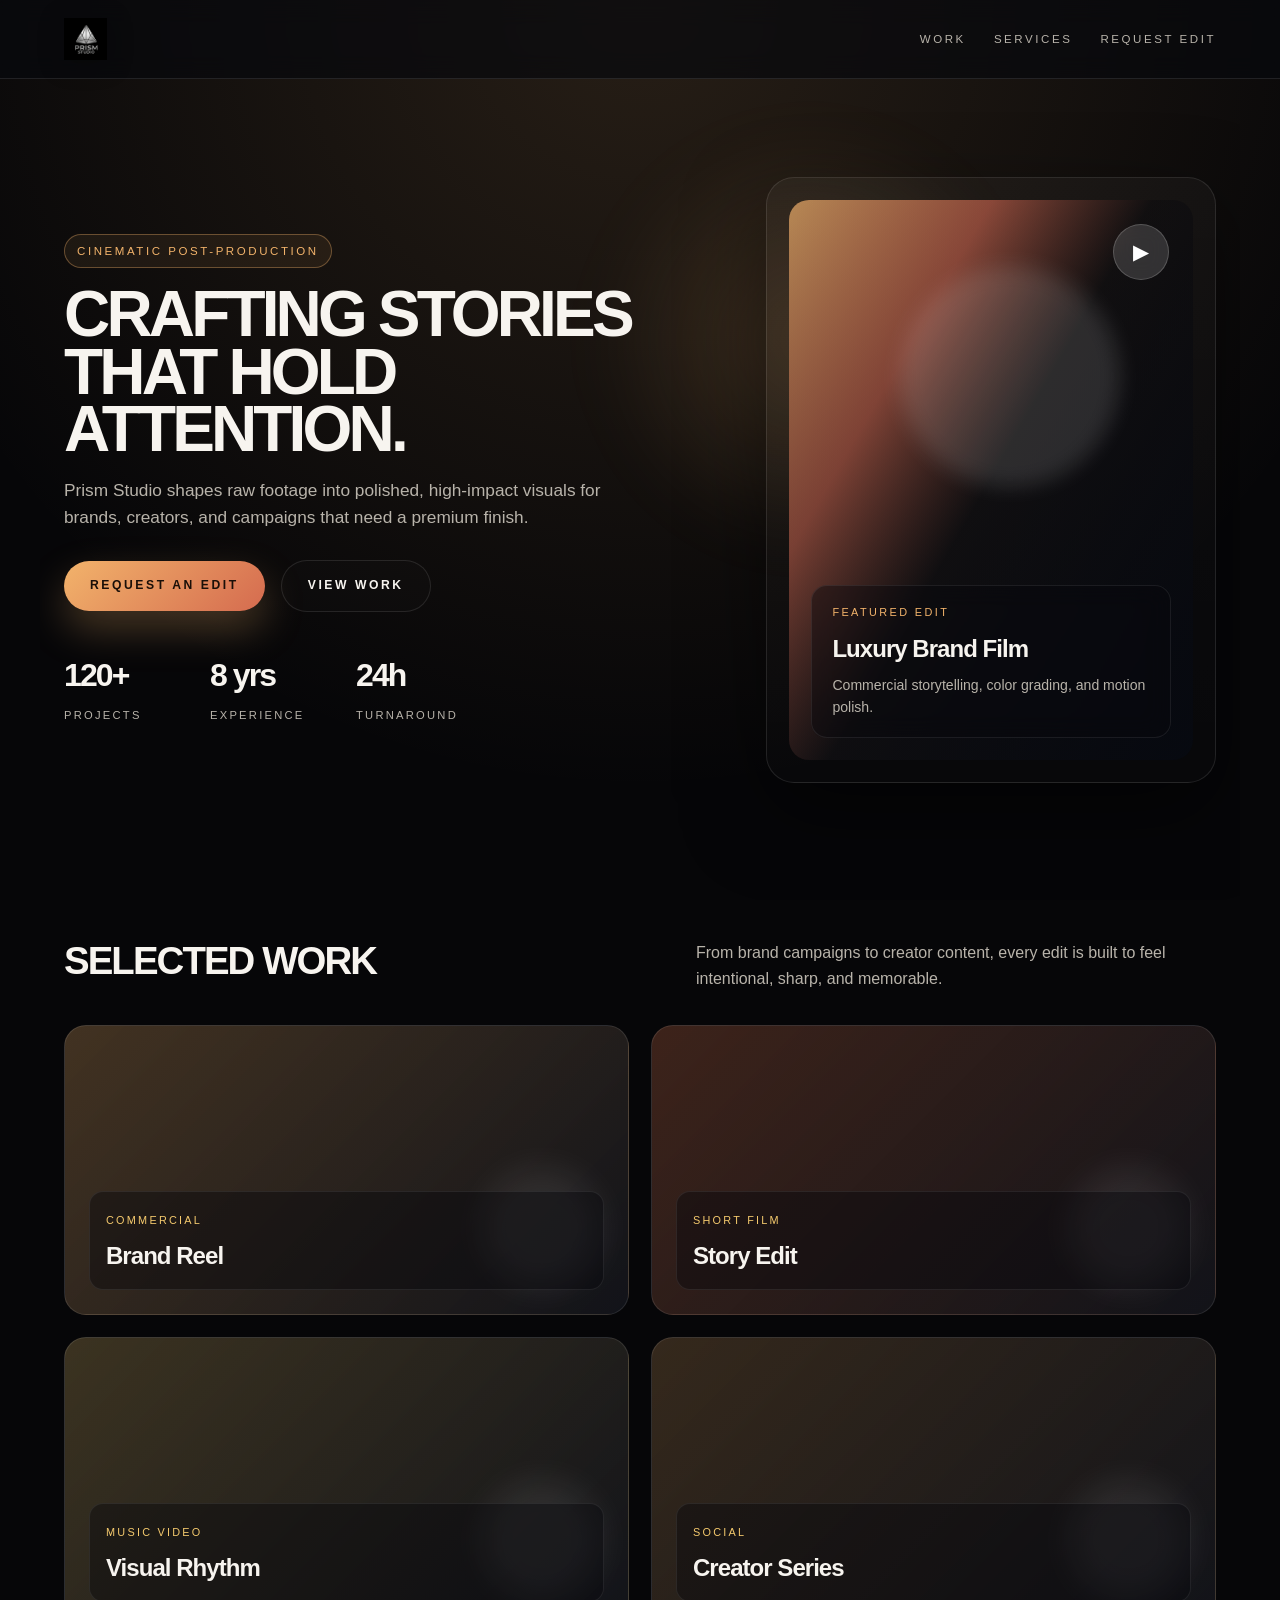
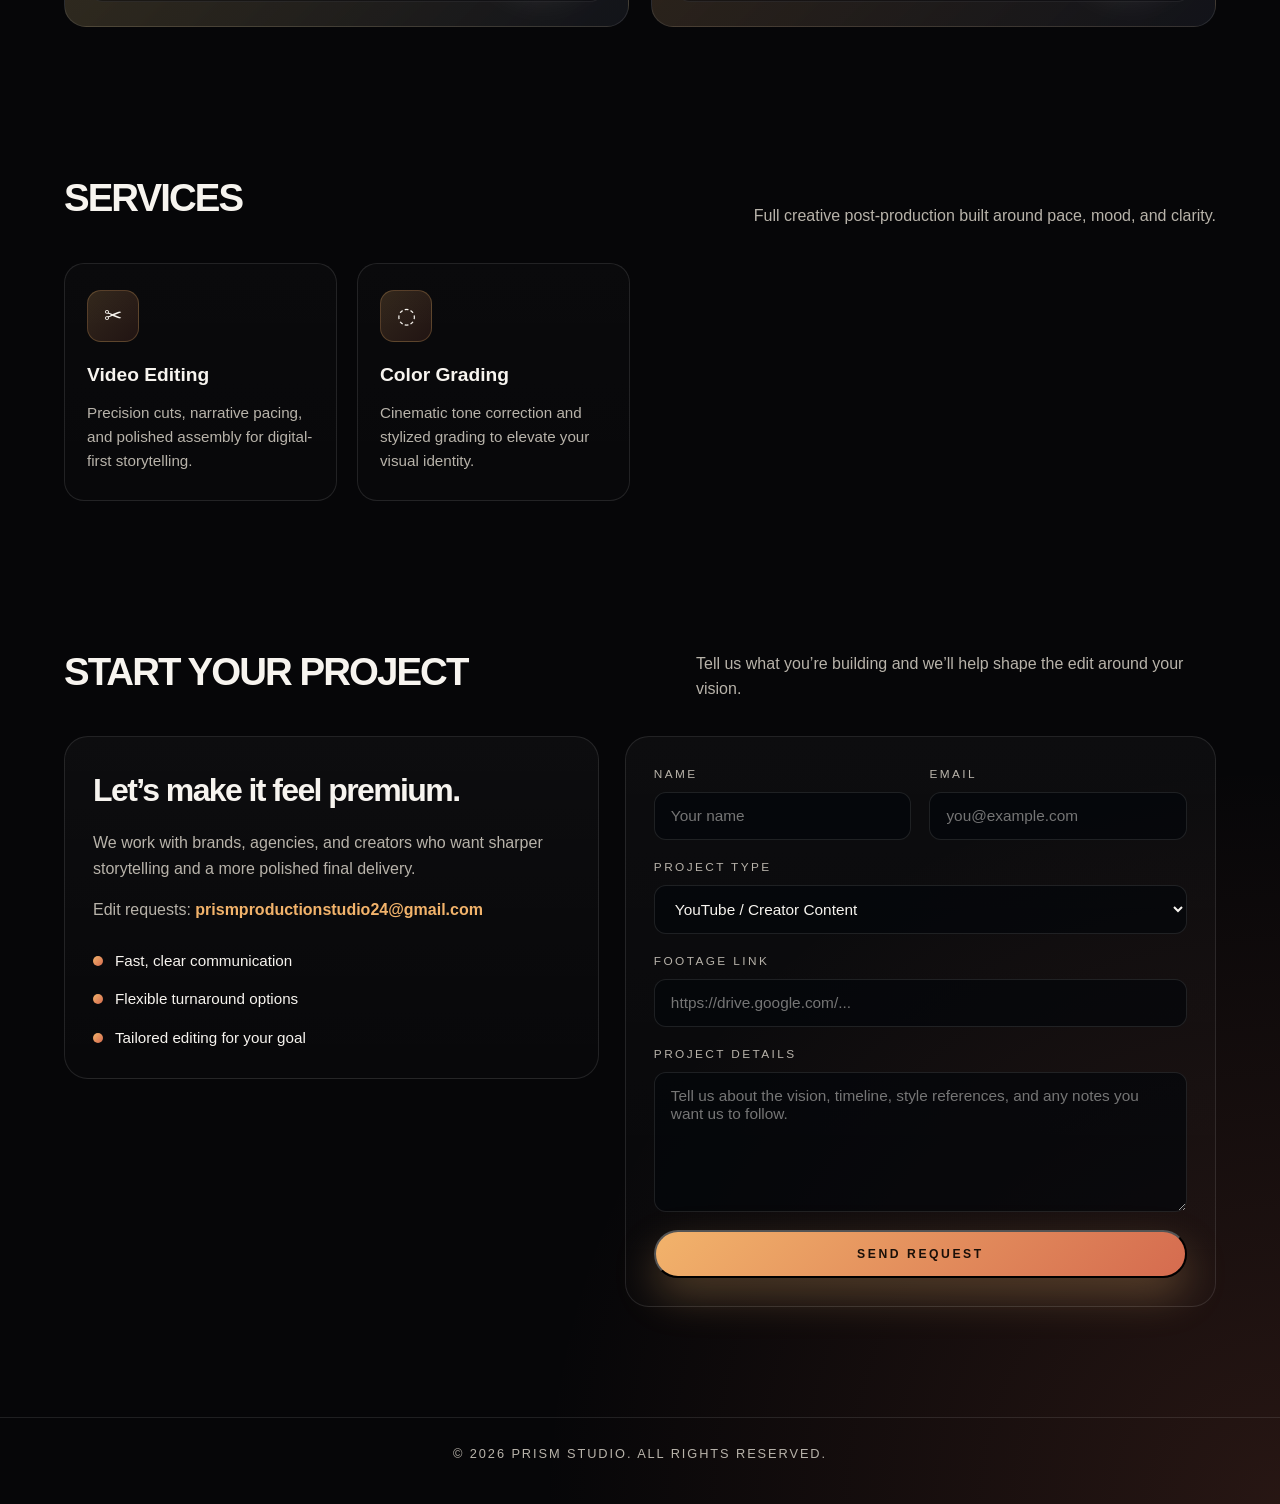
==== index.html @ 9749a54d "Add files via upload" ====
<!DOCTYPE html>
<html lang="en">
<head>
    <meta charset="UTF-8">
    <meta name="viewport" content="width=device-width, initial-scale=1.0">
    <title>Prism Studio | Video Editing & Post-Production</title>
    <style>
        :root {
            --bg: #060608;
            --bg-soft: #0f1016;
            --panel: rgba(12, 14, 20, 0.82);
            --panel-strong: #141722;
            --line: rgba(255,255,255,0.1);
            --text: #f7f4ef;
            --muted: #b8b3aa;
            --accent: #f2b36b;
            --accent-2: #d56b4f;
            --highlight: #f4c96d;
            --shadow: 0 30px 80px rgba(0, 0, 0, 0.5);
        }

        * {
            margin: 0;
            padding: 0;
            box-sizing: border-box;
            font-family: 'Inter', -apple-system, BlinkMacSystemFont, 'Segoe UI', sans-serif;
        }

        html {
            scroll-behavior: smooth;
        }

        body {
            background:
                radial-gradient(circle at top, rgba(242, 179, 107, 0.14), transparent 25%),
                radial-gradient(circle at bottom right, rgba(213, 107, 79, 0.16), transparent 22%),
                var(--bg);
            color: var(--text);
            line-height: 1.6;
        }

        img {
            max-width: 100%;
            display: block;
        }

        a {
            text-decoration: none;
        }

        header {
            position: fixed;
            top: 0;
            left: 0;
            width: 100%;
            z-index: 20;
            background: rgba(8, 9, 13, 0.7);
            backdrop-filter: blur(12px);
            border-bottom: 1px solid var(--line);
        }

        .nav-wrap {
            max-width: 1200px;
            margin: 0 auto;
            padding: 18px 24px;
            display: flex;
            align-items: center;
            justify-content: space-between;
        }

        .logo {
            display: flex;
            align-items: center;
            gap: 10px;
        }

        .logo img {
            height: 42px;
            width: auto;
            object-fit: contain;
            filter: drop-shadow(0 4px 12px rgba(0, 0, 0, 0.25));
        }

        nav {
            display: flex;
            align-items: center;
            gap: 28px;
        }

        nav a {
            font-size: 0.72rem;
            letter-spacing: 0.16rem;
            text-transform: uppercase;
            color: var(--muted);
            transition: color 0.2s ease;
        }

        nav a:hover {
            color: var(--text);
        }

        .hero {
            min-height: 100vh;
            display: grid;
            place-items: center;
            padding: 140px 24px 80px;
            position: relative;
            overflow: hidden;
        }

        .hero::before {
            content: "";
            position: absolute;
            inset: 10% 15% auto auto;
            width: 500px;
            height: 500px;
            background: radial-gradient(circle, rgba(242, 179, 107, 0.18), transparent 60%);
            filter: blur(30px);
        }

        .hero-shell {
            max-width: 1200px;
            width: 100%;
            display: grid;
            grid-template-columns: 1.2fr 0.8fr;
            align-items: center;
            gap: 28px;
            position: relative;
            z-index: 1;
        }

        .eyebrow {
            display: inline-block;
            margin-bottom: 18px;
            padding: 7px 12px;
            border: 1px solid rgba(242, 179, 107, 0.35);
            border-radius: 999px;
            color: var(--accent);
            background: rgba(242, 179, 107, 0.08);
            font-size: 0.72rem;
            letter-spacing: 0.16rem;
            text-transform: uppercase;
        }

        h1 {
            font-size: clamp(3rem, 5vw, 6rem);
            line-height: 0.9;
            letter-spacing: -0.06em;
            margin-bottom: 18px;
            text-transform: uppercase;
            max-width: 580px;
        }

        .hero-copy p {
            max-width: 560px;
            color: var(--muted);
            font-size: 1.08rem;
            margin-bottom: 28px;
        }

        .cta-row {
            display: flex;
            flex-wrap: wrap;
            gap: 16px;
            align-items: center;
        }

        .btn {
            display: inline-flex;
            align-items: center;
            justify-content: center;
            padding: 15px 26px;
            border-radius: 999px;
            font-size: 0.76rem;
            font-weight: 700;
            letter-spacing: 0.16rem;
            text-transform: uppercase;
            transition: transform 0.2s ease, box-shadow 0.2s ease, border-color 0.2s ease;
        }

        .btn-primary {
            background: linear-gradient(135deg, var(--accent), var(--accent-2));
            color: #1a0f08;
            box-shadow: 0 18px 40px rgba(242, 179, 107, 0.28);
        }

        .btn-secondary {
            border: 1px solid var(--line);
            color: var(--text);
            background: rgba(255,255,255,0.01);
        }

        .btn:hover {
            transform: translateY(-2px);
        }

        .stats {
            display: flex;
            flex-wrap: wrap;
            gap: 26px;
            margin-top: 38px;
        }

        .stat {
            min-width: 120px;
        }

        .stat strong {
            display: block;
            font-size: 2rem;
            font-weight: 800;
            letter-spacing: -0.06em;
        }

        .stat span {
            color: var(--muted);
            font-size: 0.7rem;
            letter-spacing: 0.14rem;
            text-transform: uppercase;
        }

        .hero-card {
            background: linear-gradient(180deg, rgba(255,255,255,0.03), rgba(255,255,255,0.01));
            border: 1px solid var(--line);
            border-radius: 28px;
            box-shadow: var(--shadow);
            padding: 22px;
            position: relative;
        }

        .video-preview {
            height: 560px;
            border-radius: 20px;
            position: relative;
            overflow: hidden;
            background:
                linear-gradient(135deg, rgba(7, 10, 18, 0.25), rgba(7, 10, 18, 0.8)),
                linear-gradient(120deg, #f2b36b 0%, #d56b4f 28%, #1a140f 50%, #060608 100%);
            display: flex;
            align-items: end;
            justify-content: start;
            padding: 22px;
        }

        .video-preview::before {
            content: "";
            position: absolute;
            inset: 12% 18% auto auto;
            width: 220px;
            height: 220px;
            border-radius: 50%;
            background: rgba(255,255,255,0.12);
            filter: blur(10px);
        }

        .play-badge {
            position: absolute;
            top: 24px;
            right: 24px;
            width: 56px;
            height: 56px;
            border-radius: 50%;
            display: grid;
            place-items: center;
            background: rgba(255,255,255,0.15);
            border: 1px solid rgba(255,255,255,0.18);
            color: white;
            font-size: 1.3rem;
            backdrop-filter: blur(10px);
        }

        .preview-meta {
            position: relative;
            z-index: 1;
            background: rgba(8, 9, 13, 0.42);
            backdrop-filter: blur(12px);
            border: 1px solid rgba(255,255,255,0.08);
            border-radius: 16px;
            padding: 18px 20px;
            width: 100%;
        }

        .preview-meta small {
            display: block;
            color: var(--accent);
            text-transform: uppercase;
            letter-spacing: 0.15rem;
            font-size: 0.68rem;
            margin-bottom: 8px;
        }

        .preview-meta h3 {
            font-size: 1.5rem;
            letter-spacing: -0.04em;
            margin-bottom: 6px;
        }

        .preview-meta p {
            color: var(--muted);
            font-size: 0.88rem;
        }

        section {
            max-width: 1200px;
            margin: 0 auto;
            padding: 30px 24px 110px;
        }

        .section-header {
            display: flex;
            justify-content: space-between;
            align-items: end;
            gap: 24px;
            margin-bottom: 34px;
        }

        .section-header h2 {
            font-size: clamp(2rem, 3vw, 3rem);
            letter-spacing: -0.05em;
            text-transform: uppercase;
        }

        .section-header p {
            max-width: 520px;
            color: var(--muted);
            font-size: 1rem;
        }

        .work-grid {
            display: grid;
            grid-template-columns: repeat(12, 1fr);
            gap: 22px;
        }

        .work-item {
            grid-column: span 6;
            min-height: 290px;
            border-radius: 22px;
            background: linear-gradient(135deg, rgba(255,255,255,0.04), rgba(255,255,255,0.02));
            border: 1px solid var(--line);
            position: relative;
            overflow: hidden;
            padding: 24px;
            display: flex;
            align-items: end;
        }

        .work-item:nth-child(1) {
            background: linear-gradient(135deg, rgba(242, 179, 107, 0.2), rgba(17, 19, 26, 0.9)), #16120f;
        }

        .work-item:nth-child(2) {
            background: linear-gradient(135deg, rgba(213, 107, 79, 0.2), rgba(17, 19, 26, 0.9)), #17110d;
        }

        .work-item:nth-child(3) {
            background: linear-gradient(135deg, rgba(244, 201, 109, 0.16), rgba(17, 19, 26, 0.9)), #181612;
        }

        .work-item:nth-child(4) {
            background: linear-gradient(135deg, rgba(242, 179, 107, 0.14), rgba(17, 19, 26, 0.9)), #16120f;
        }

        .work-item::before {
            content: "";
            position: absolute;
            inset: auto 26px 26px auto;
            width: 120px;
            height: 120px;
            border-radius: 50%;
            background: rgba(255,255,255,0.08);
            filter: blur(16px);
        }

        .work-label {
            position: relative;
            z-index: 1;
            background: rgba(8, 9, 13, 0.44);
            border: 1px solid rgba(255,255,255,0.08);
            border-radius: 14px;
            padding: 14px 16px;
            width: 100%;
        }

        .work-label small {
            display: inline-block;
            color: var(--highlight);
            font-size: 0.68rem;
            letter-spacing: 0.14rem;
            text-transform: uppercase;
            margin-bottom: 8px;
        }

        .work-label h3 {
            font-size: 1.5rem;
            letter-spacing: -0.04em;
        }

        .services-grid {
            display: grid;
            grid-template-columns: repeat(4, minmax(0, 1fr));
            gap: 20px;
        }

        .service-card {
            background: linear-gradient(180deg, rgba(255,255,255,0.02), rgba(255,255,255,0.01));
            border: 1px solid var(--line);
            border-radius: 20px;
            padding: 26px 22px;
        }

        .service-icon {
            width: 52px;
            height: 52px;
            border-radius: 14px;
            background: linear-gradient(135deg, rgba(242,179,107,0.18), rgba(213,107,79,0.12));
            border: 1px solid rgba(242, 179, 107, 0.24);
            display: grid;
            place-items: center;
            margin-bottom: 18px;
            font-size: 1.4rem;
        }

        .service-card h3 {
            font-size: 1.2rem;
            margin-bottom: 10px;
        }

        .service-card p {
            color: var(--muted);
            font-size: 0.95rem;
        }

        .contact-wrap {
            display: grid;
            grid-template-columns: 0.95fr 1.05fr;
            gap: 26px;
            align-items: start;
        }

        .contact-copy {
            padding: 28px;
            background: linear-gradient(180deg, rgba(255,255,255,0.03), rgba(255,255,255,0.01));
            border: 1px solid var(--line);
            border-radius: 24px;
        }

        .contact-copy h3 {
            font-size: 2rem;
            letter-spacing: -0.05em;
            margin-bottom: 14px;
        }

        .contact-copy p {
            color: var(--muted);
            margin-bottom: 26px;
        }

        .contact-copy .contact-email {
            margin-top: -10px;
            margin-bottom: 26px;
        }

        .contact-copy .contact-email a {
            color: var(--accent);
            font-weight: 600;
        }

        .contact-points {
            display: grid;
            gap: 14px;
        }

        .contact-points div {
            display: flex;
            align-items: center;
            gap: 12px;
            color: var(--text);
            font-size: 0.95rem;
        }

        .dot {
            width: 10px;
            height: 10px;
            border-radius: 50%;
            background: linear-gradient(135deg, var(--accent), var(--accent-2));
        }

        .contact-form {
            background: linear-gradient(180deg, rgba(255,255,255,0.03), rgba(255,255,255,0.01));
            border: 1px solid var(--line);
            border-radius: 24px;
            padding: 28px;
            display: grid;
            gap: 18px;
        }

        .form-row {
            display: grid;
            grid-template-columns: 1fr 1fr;
            gap: 18px;
        }

        .field {
            display: grid;
            gap: 8px;
        }

        .field label {
            font-size: 0.74rem;
            letter-spacing: 0.15rem;
            color: var(--muted);
            text-transform: uppercase;
        }

        .field input,
        .field select,
        .field textarea {
            width: 100%;
            border: 1px solid var(--line);
            background: rgba(4, 6, 10, 0.7);
            padding: 14px 16px;
            border-radius: 12px;
            color: var(--text);
            font-size: 0.96rem;
            outline: none;
            transition: border-color 0.2s ease, box-shadow 0.2s ease;
        }

        .field input:focus,
        .field select:focus,
        .field textarea:focus {
            border-color: rgba(242, 179, 107, 0.5);
            box-shadow: 0 0 0 3px rgba(242, 179, 107, 0.12);
        }

        .field textarea {
            min-height: 140px;
            resize: vertical;
        }

        footer {
            border-top: 1px solid var(--line);
            padding: 26px 24px 40px;
            text-align: center;
            color: var(--muted);
            font-size: 0.8rem;
            letter-spacing: 0.12rem;
            text-transform: uppercase;
        }

        @media (max-width: 980px) {
            .hero-shell,
            .contact-wrap {
                grid-template-columns: 1fr;
            }

            .services-grid {
                grid-template-columns: repeat(2, minmax(0, 1fr));
            }
        }

        @media (max-width: 680px) {
            nav {
                gap: 14px;
            }

            nav a {
                font-size: 0.62rem;
                letter-spacing: 0.08rem;
            }

            .logo {
                letter-spacing: 0.18rem;
            }

            .work-item {
                grid-column: span 12;
            }

            .form-row,
            .services-grid {
                grid-template-columns: 1fr;
            }

            .hero {
                padding-top: 120px;
            }

            .video-preview {
                height: 420px;
            }
        }
    </style>
</head>
<body>
    <header>
        <div class="nav-wrap">
            <a href="#" class="logo">
                <img src="Prism Studio.png" alt="Prism Studio logo">
            </a>
            <nav>
                <a href="#work">Work</a>
                <a href="#services">Services</a>
                <a href="#contact">Request Edit</a>
            </nav>
        </div>
    </header>

    <main>
        <section class="hero">
            <div class="hero-shell">
                <div class="hero-copy">
                    <div class="eyebrow">Cinematic post-production</div>
                    <h1>Crafting stories that hold attention.</h1>
                    <p>Prism Studio shapes raw footage into polished, high-impact visuals for brands, creators, and campaigns that need a premium finish.</p>

                    <div class="cta-row">
                        <a href="#contact" class="btn btn-primary">Request an Edit</a>
                        <a href="#work" class="btn btn-secondary">View Work</a>
                    </div>

                    <div class="stats">
                        <div class="stat">
                            <strong>120+</strong>
                            <span>Projects</span>
                        </div>
                        <div class="stat">
                            <strong>8 yrs</strong>
                            <span>Experience</span>
                        </div>
                        <div class="stat">
                            <strong>24h</strong>
                            <span>Turnaround</span>
                        </div>
                    </div>
                </div>

                <div class="hero-card">
                    <div class="video-preview">
                        <div class="play-badge">▶</div>
                        <div class="preview-meta">
                            <small>Featured Edit</small>
                            <h3>Luxury Brand Film</h3>
                            <p>Commercial storytelling, color grading, and motion polish.</p>
                        </div>
                    </div>
                </div>
            </div>
        </section>

        <section id="work">
            <div class="section-header">
                <h2>Selected Work</h2>
                <p>From brand campaigns to creator content, every edit is built to feel intentional, sharp, and memorable.</p>
            </div>

            <div class="work-grid">
                <div class="work-item">
                    <div class="work-label">
                        <small>Commercial</small>
                        <h3>Brand Reel</h3>
                    </div>
                </div>

                <div class="work-item">
                    <div class="work-label">
                        <small>Short Film</small>
                        <h3>Story Edit</h3>
                    </div>
                </div>

                <div class="work-item">
                    <div class="work-label">
                        <small>Music Video</small>
                        <h3>Visual Rhythm</h3>
                    </div>
                </div>

                <div class="work-item">
                    <div class="work-label">
                        <small>Social</small>
                        <h3>Creator Series</h3>
                    </div>
                </div>
            </div>
        </section>

        <section id="services">
            <div class="section-header">
                <h2>Services</h2>
                <p>Full creative post-production built around pace, mood, and clarity.</p>
            </div>

            <div class="services-grid">
                <div class="service-card">
                    <div class="service-icon">✂</div>
                    <h3>Video Editing</h3>
                    <p>Precision cuts, narrative pacing, and polished assembly for digital-first storytelling.</p>
                </div>

                <div class="service-card">
                    <div class="service-icon">◌</div>
                    <h3>Color Grading</h3>
                    <p>Cinematic tone correction and stylized grading to elevate your visual identity.</p>
                </div>

            </div>
        </section>

        <section id="contact">
            <div class="section-header">
                <h2>Start Your Project</h2>
                <p>Tell us what you’re building and we’ll help shape the edit around your vision.</p>
            </div>

            <div class="contact-wrap">
                <div class="contact-copy">
                    <h3>Let’s make it feel premium.</h3>
                    <p>We work with brands, agencies, and creators who want sharper storytelling and a more polished final delivery.</p>
                    <p class="contact-email">Edit requests: <a href="mailto:prismproductionstudio24@gmail.com">prismproductionstudio24@gmail.com</a></p>

                    <div class="contact-points">
                        <div><span class="dot"></span>Fast, clear communication</div>
                        <div><span class="dot"></span>Flexible turnaround options</div>
                        <div><span class="dot"></span>Tailored editing for your goal</div>
                    </div>
                </div>

                <form class="contact-form" id="order-form">
                    <div class="form-row">
                        <div class="field">
                            <label for="name">Name</label>
                            <input type="text" id="name" name="name" placeholder="Your name" required>
                        </div>

                        <div class="field">
                            <label for="email">Email</label>
                            <input type="email" id="email" name="email" placeholder="you@example.com" required>
                        </div>
                    </div>

                    <div class="field">
                        <label for="project-type">Project Type</label>
                        <select id="project-type" name="project_type">
                            <option value="youtube">YouTube / Creator Content</option>
                            <option value="commercial">Commercial / Brand Ad</option>
                            <option value="music-video">Music Video</option>
                            <option value="social-reels">Short-form Reels</option>
                            <option value="other">Other</option>
                        </select>
                    </div>

                    <div class="field">
                        <label for="footage-link">Footage Link</label>
                        <input type="url" id="footage-link" name="footage_link" placeholder="https://drive.google.com/..." required>
                    </div>

                    <div class="field">
                        <label for="message">Project Details</label>
                        <textarea id="message" name="message" placeholder="Tell us about the vision, timeline, style references, and any notes you want us to follow." required></textarea>
                    </div>

                    <button type="submit" class="btn btn-primary">Send Request</button>
                    <div id="order-status" style="margin-top:16px;color:var(--accent);font-size:0.95rem;display:none;"></div>
                </form>
            </div>
        </section>
    </main>

    <footer>
        &copy; 2026 Prism Studio. All rights reserved.
    </footer>

    <script>
        const orderForm = document.getElementById('order-form');
        const statusEl = document.getElementById('order-status');

        if (orderForm) {
            orderForm.addEventListener('submit', async (event) => {
                event.preventDefault();
                statusEl.style.display = 'block';
                statusEl.textContent = 'Sending your request...';

                const formData = new FormData(orderForm);
                const body = {
                    name: formData.get('name'),
                    email: formData.get('email'),
                    projectType: formData.get('project_type'),
                    footageLink: formData.get('footage_link'),
                    message: formData.get('message'),
                };

                try {
                    const response = await fetch('http://localhost:3000/api/order-request', {
                        method: 'POST',
                        headers: {
                            'Content-Type': 'application/json',
                        },
                        body: JSON.stringify(body),
                    });

                    if (!response.ok) {
                        throw new Error('Unable to send request.');
                    }

                    const result = await response.json();
                    statusEl.textContent = `Your request has been received and accepted. We will contact you soon. Order ID: ${result.orderId || 'pending'}.`;
                    orderForm.reset();
                } catch (error) {
                    statusEl.textContent = 'There was an issue sending your request. Please try again.';
                    console.error(error);
                }
            });
        }
    </script>
</body>
</html>
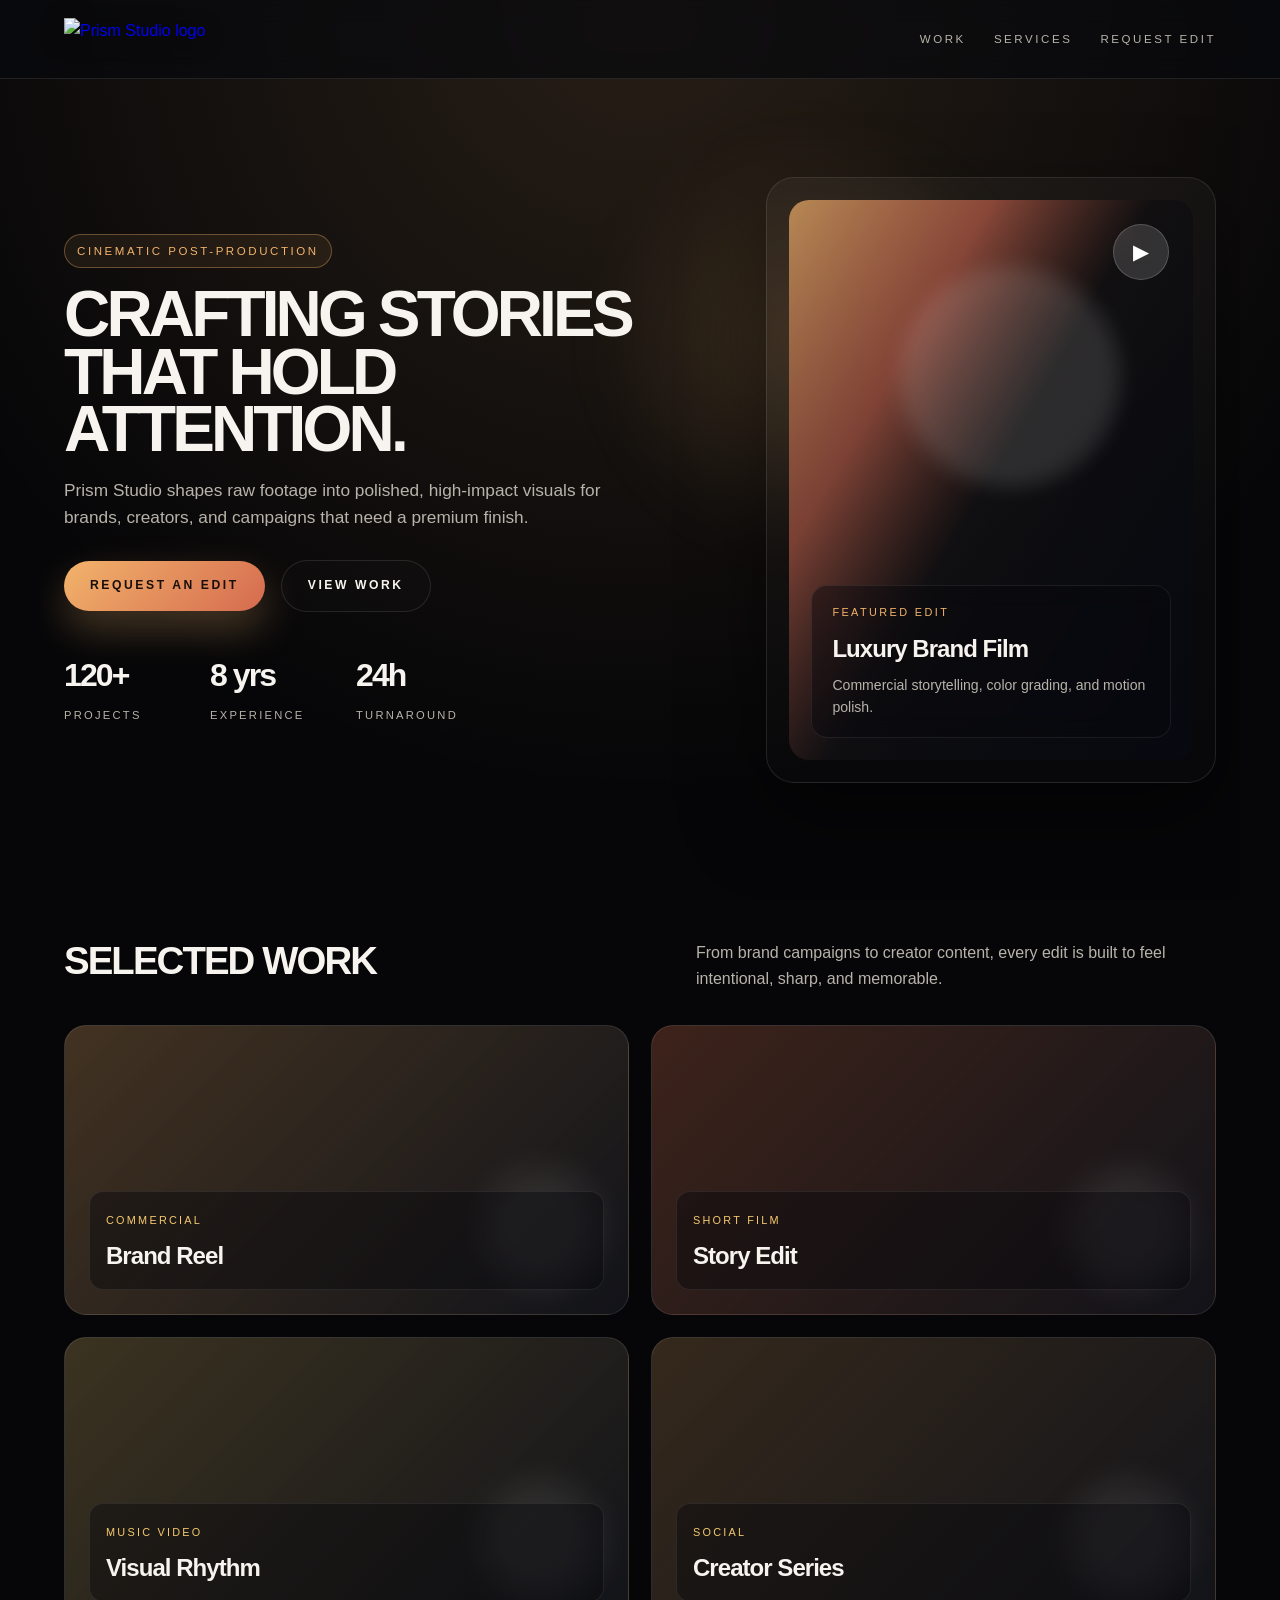
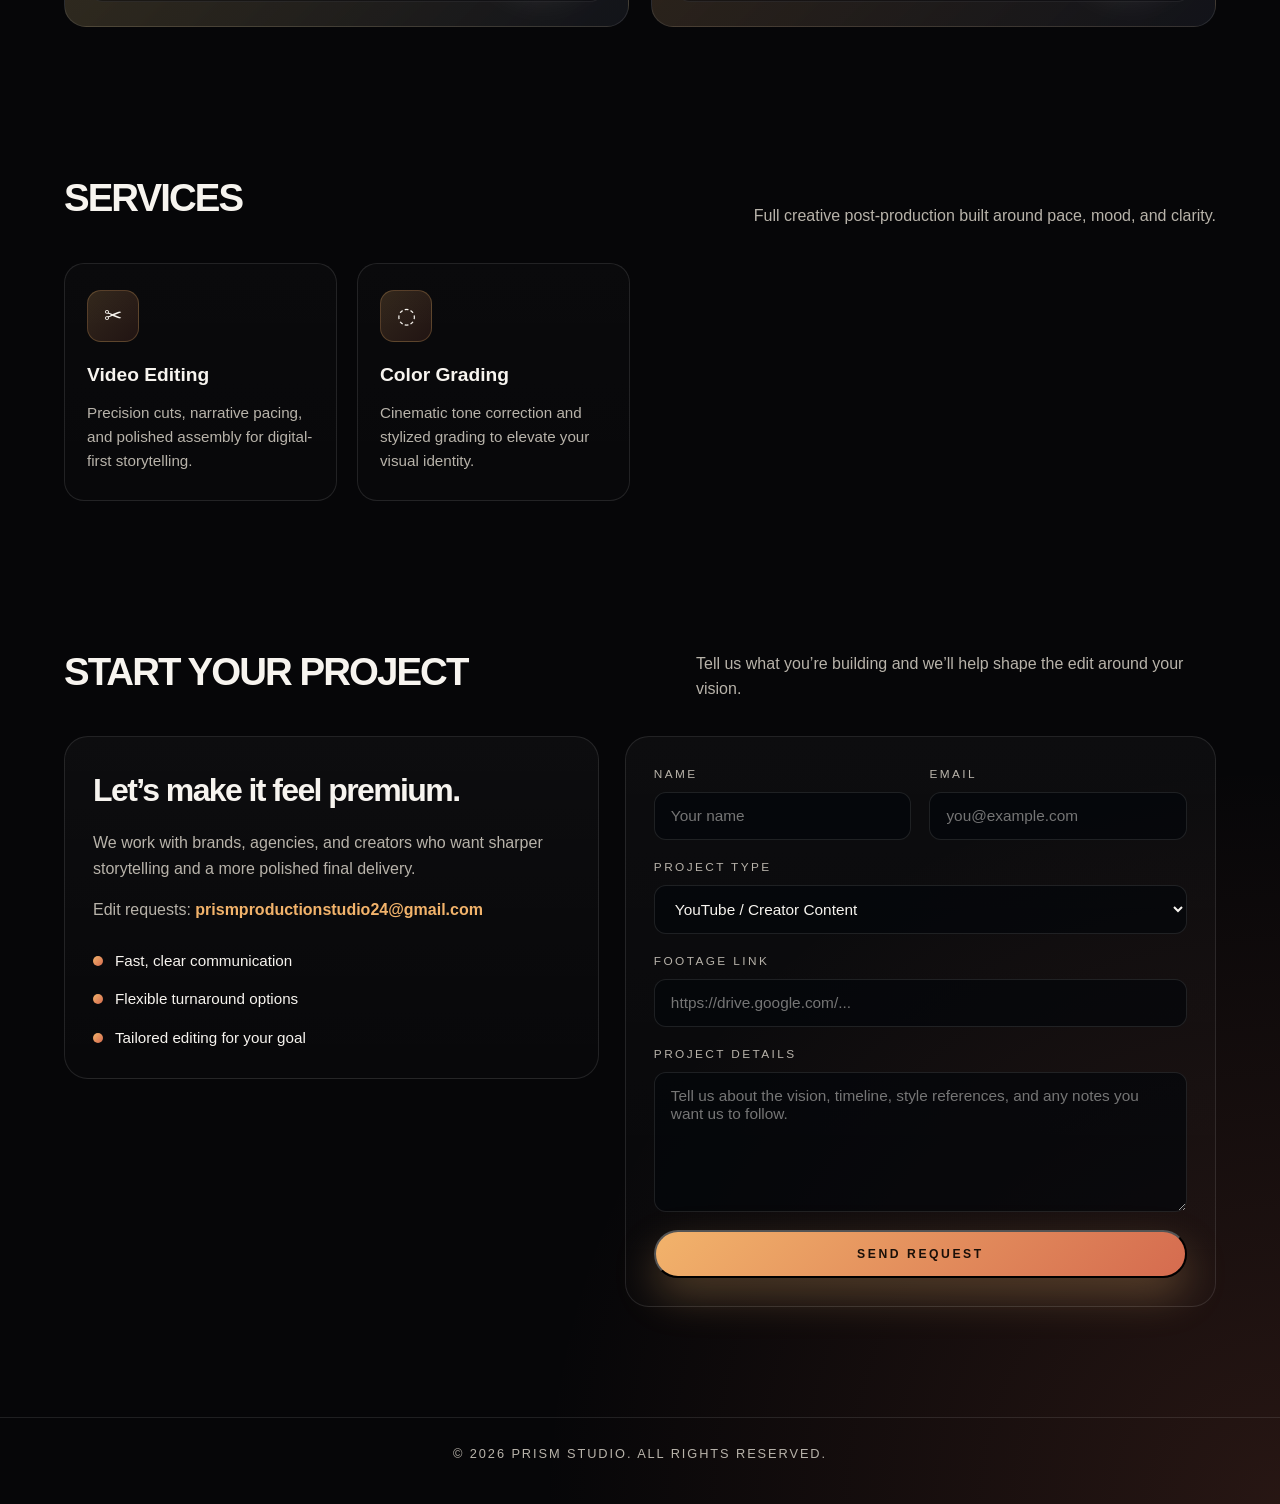
==== commit ce026df9: "Update index.html" ====
--- a/index.html
+++ b/index.html
@@ -597,7 +597,7 @@
     <header>
         <div class="nav-wrap">
             <a href="#" class="logo">
-                <img src="Prism Studio.png" alt="Prism Studio logo">
+                <img src="Prism_Studio.png" alt="Prism Studio logo">
             </a>
             <nav>
                 <a href="#work">Work</a>
@@ -792,7 +792,7 @@
                 };
 
                 try {
-                    const response = await fetch('http://localhost:3000/api/order-request', {
+                    const response = await fetch('https://prism-studio-ml1s.onrender.com/api/order-request', {
                         method: 'POST',
                         headers: {
                             'Content-Type': 'application/json',
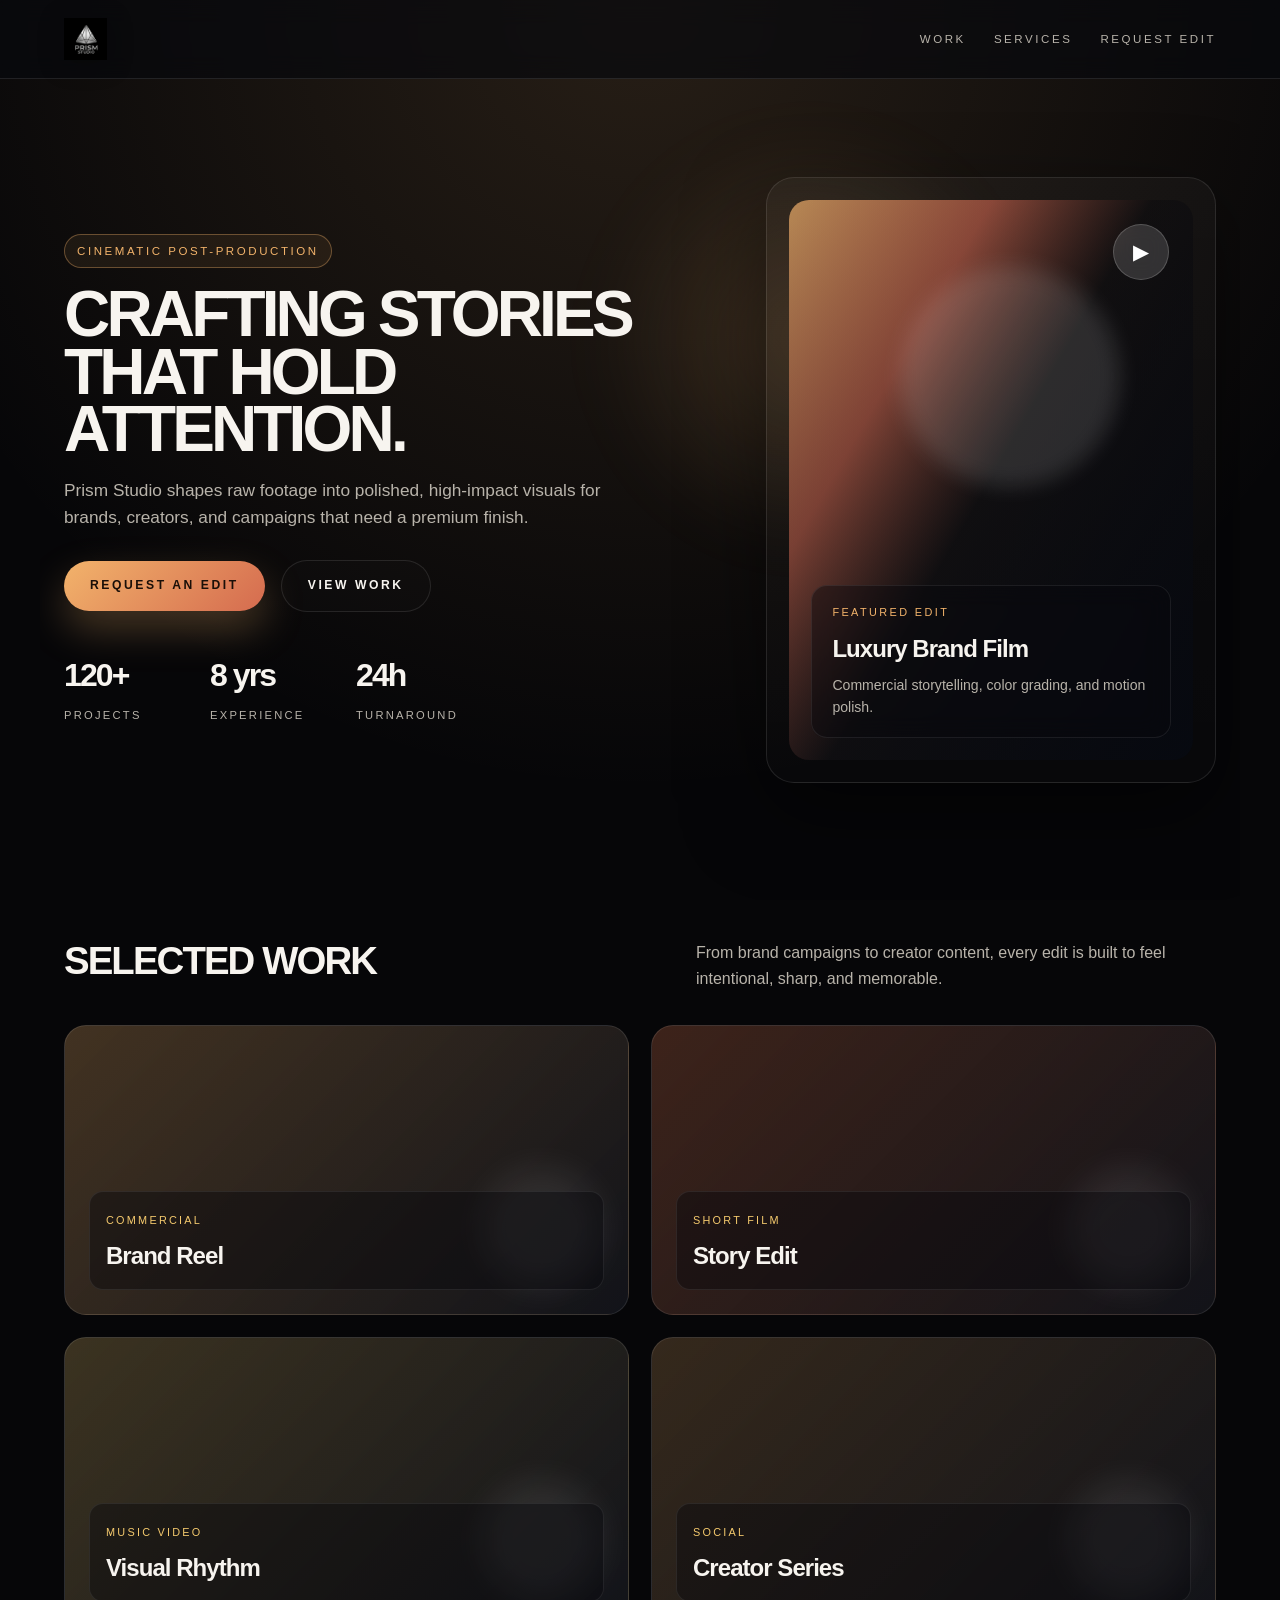
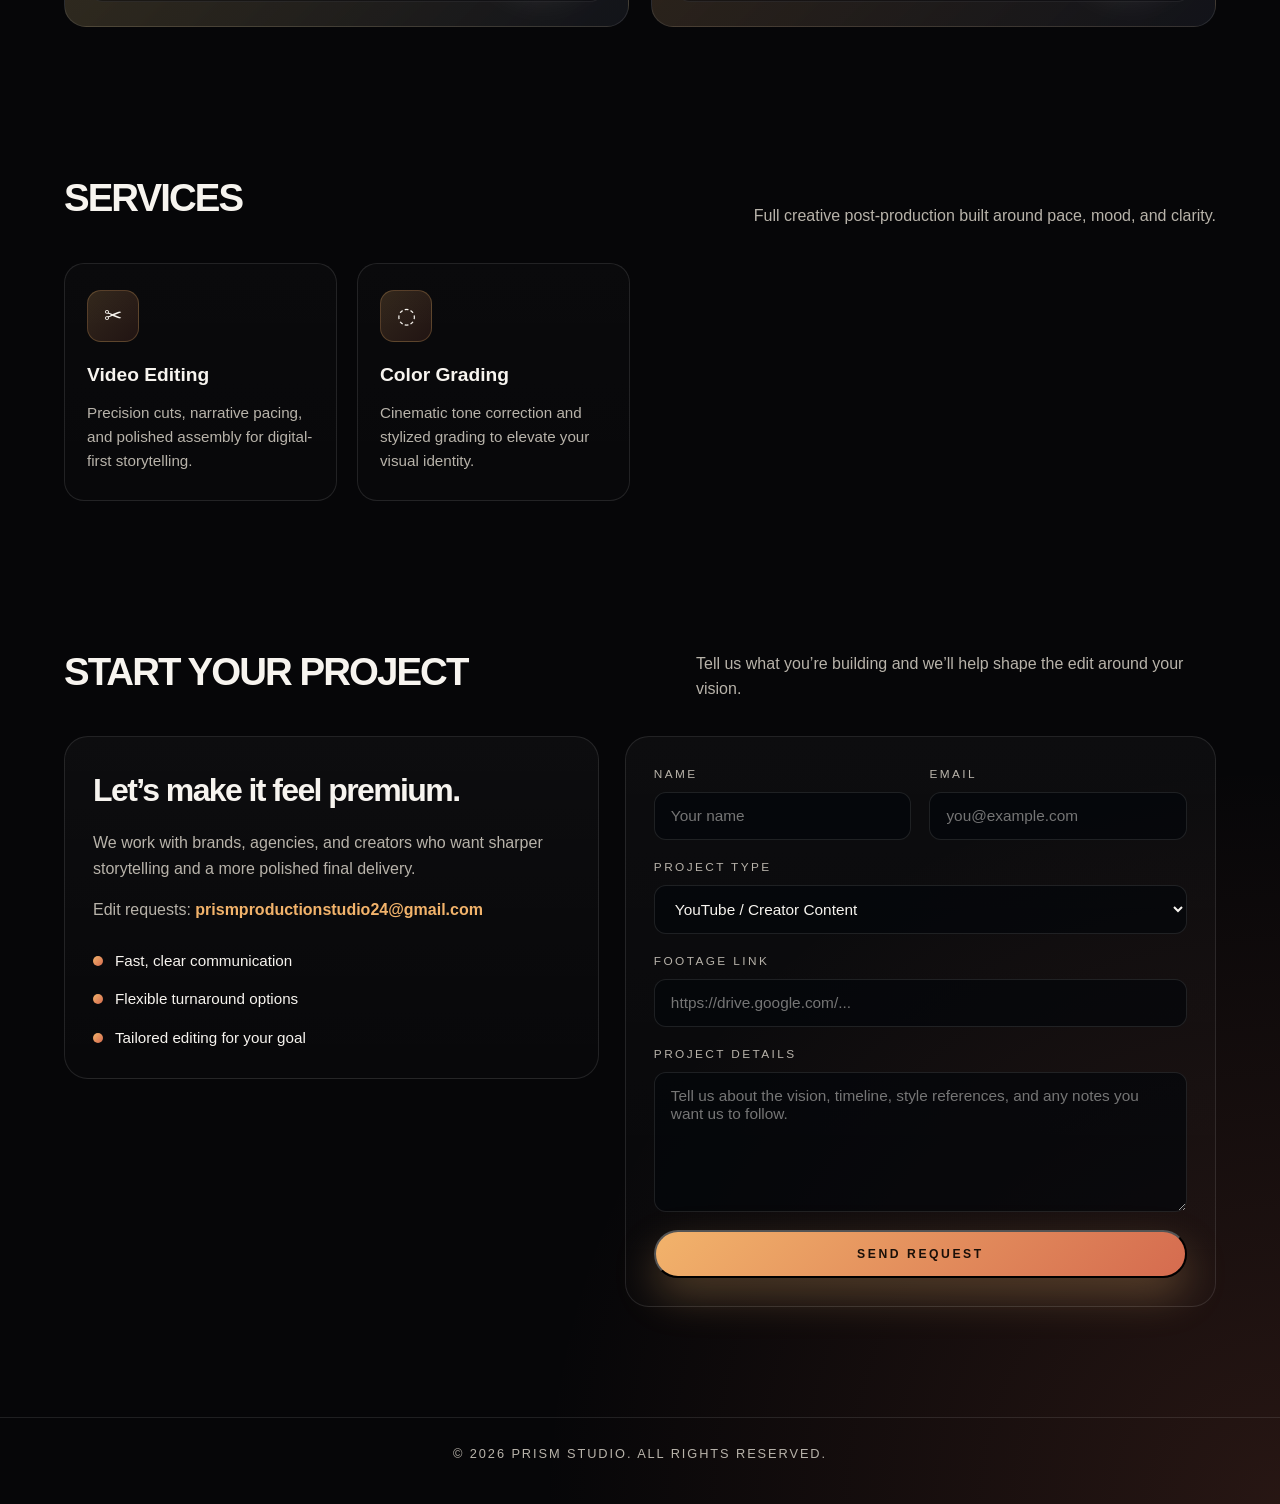
==== commit a413ab2f: "Add files via upload" ====
--- a/index.html
+++ b/index.html
@@ -727,7 +727,7 @@
                     </div>
                 </div>
 
-                <form class="contact-form" id="order-form">
+                <form class="contact-form" id="order-form" action="https://formspree.io/f/mwlepyba" method="POST">
                     <div class="form-row">
                         <div class="field">
                             <label for="name">Name</label>
@@ -783,29 +783,21 @@
                 statusEl.textContent = 'Sending your request...';
 
                 const formData = new FormData(orderForm);
-                const body = {
-                    name: formData.get('name'),
-                    email: formData.get('email'),
-                    projectType: formData.get('project_type'),
-                    footageLink: formData.get('footage_link'),
-                    message: formData.get('message'),
-                };
 
                 try {
-                    const response = await fetch('https://prism-studio-ml1s.onrender.com/api/order-request', {
+                    const response = await fetch(orderForm.action, {
                         method: 'POST',
                         headers: {
-                            'Content-Type': 'application/json',
+                            'Accept': 'application/json',
                         },
-                        body: JSON.stringify(body),
+                        body: formData,
                     });
 
                     if (!response.ok) {
                         throw new Error('Unable to send request.');
                     }
 
-                    const result = await response.json();
-                    statusEl.textContent = `Your request has been received and accepted. We will contact you soon. Order ID: ${result.orderId || 'pending'}.`;
+                    statusEl.textContent = 'Your request has been received. We will contact you soon.';
                     orderForm.reset();
                 } catch (error) {
                     statusEl.textContent = 'There was an issue sending your request. Please try again.';
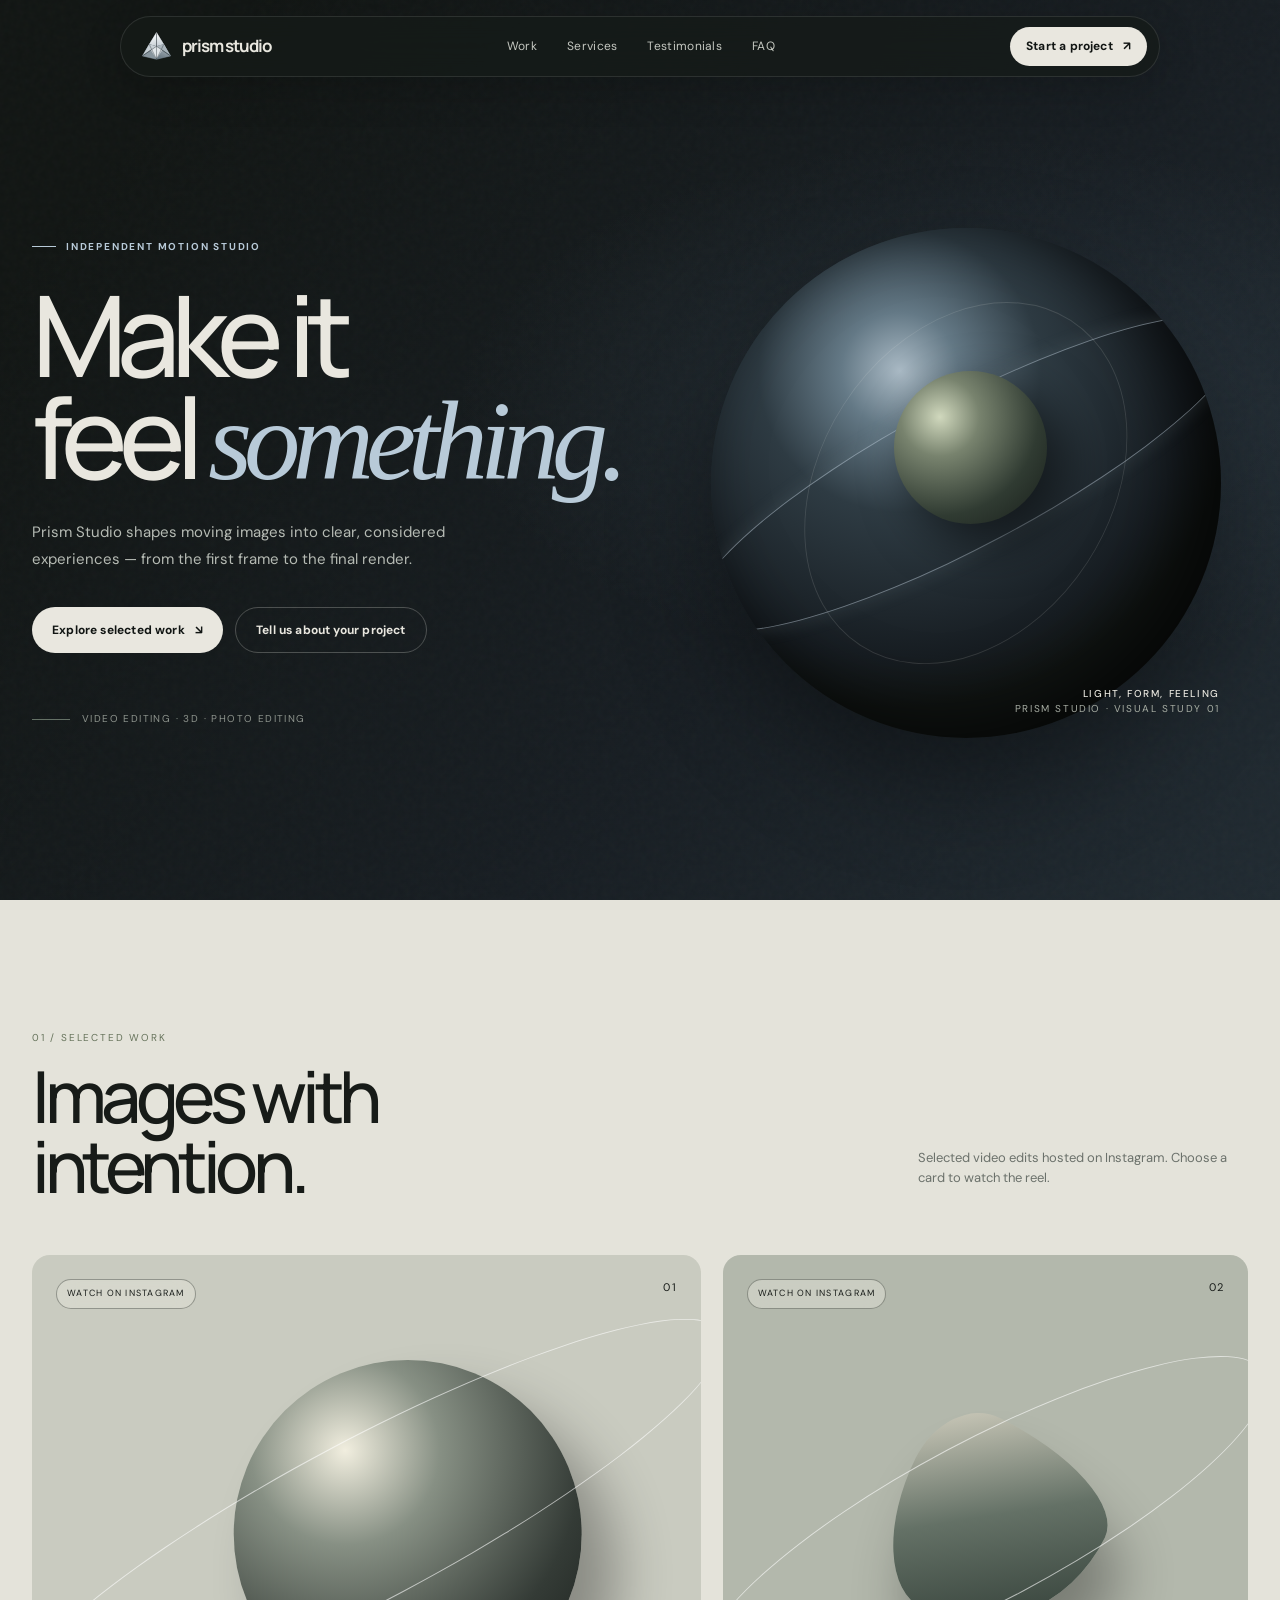
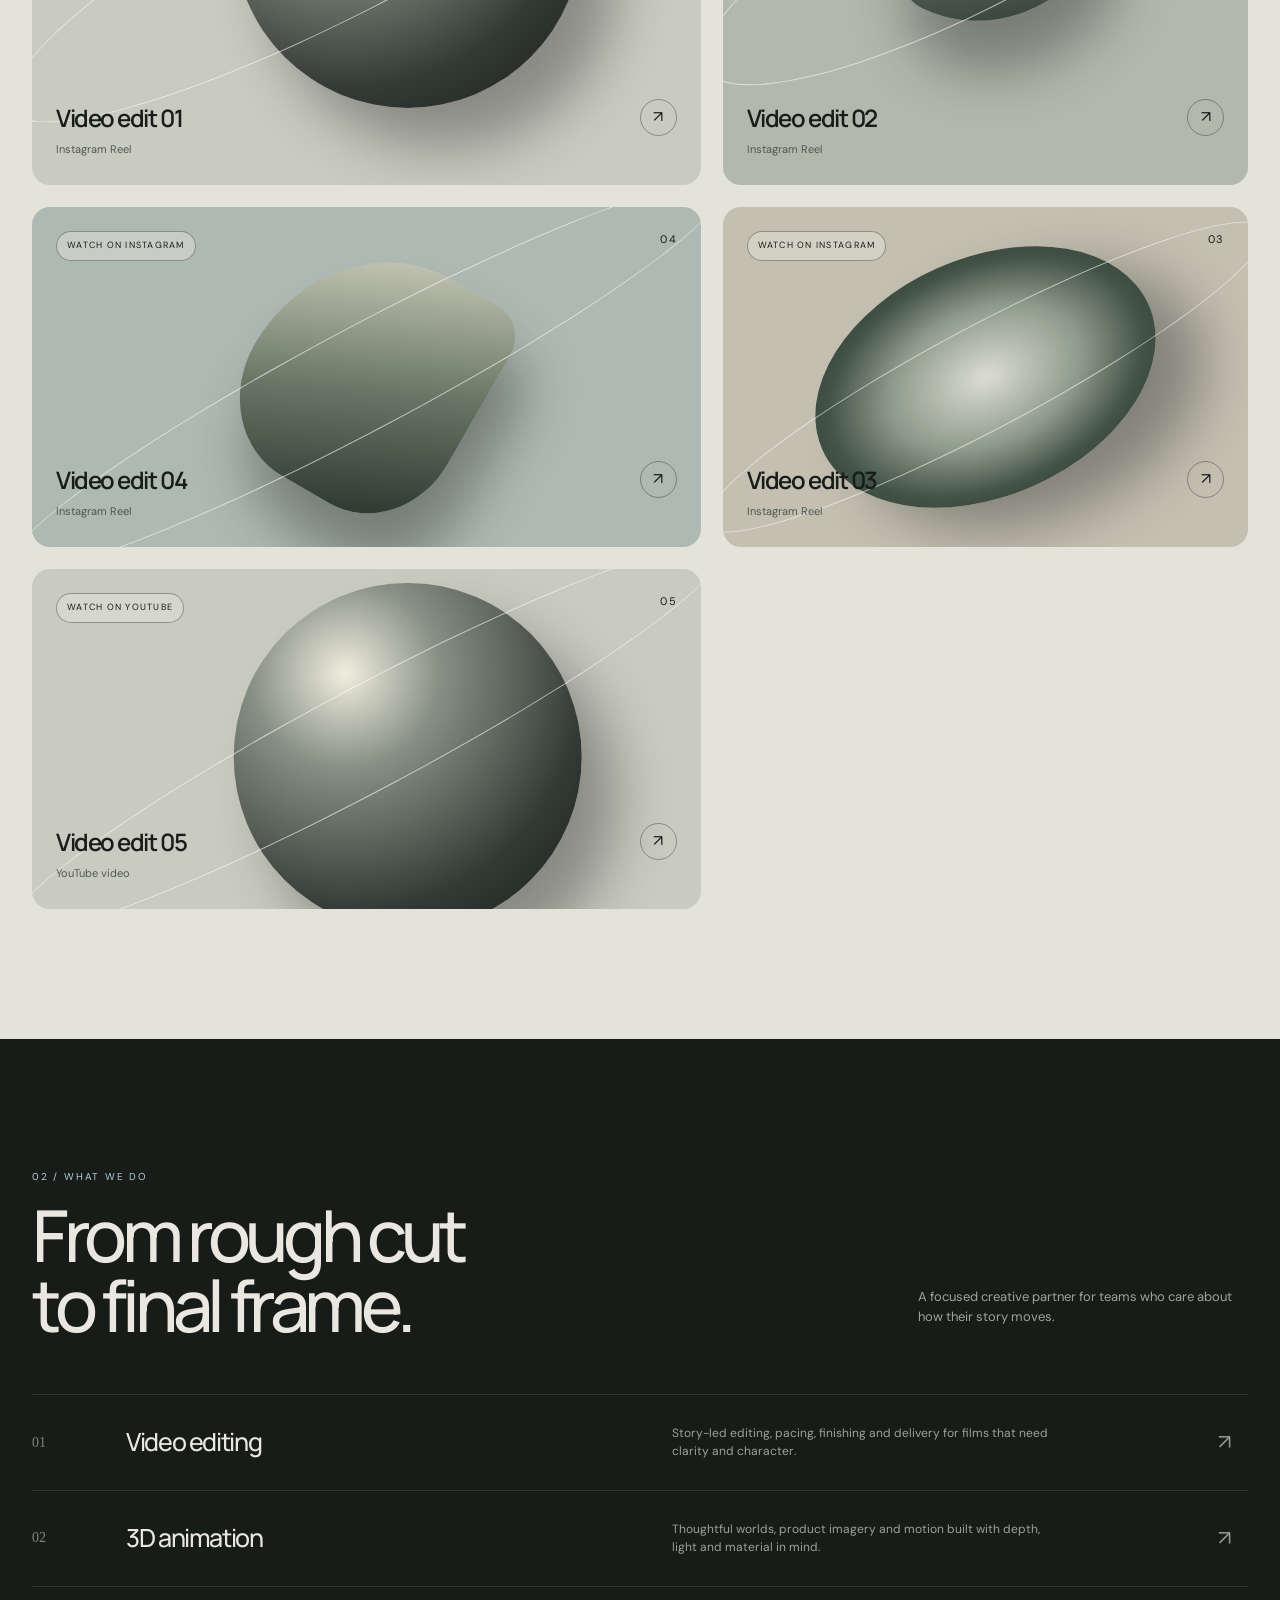
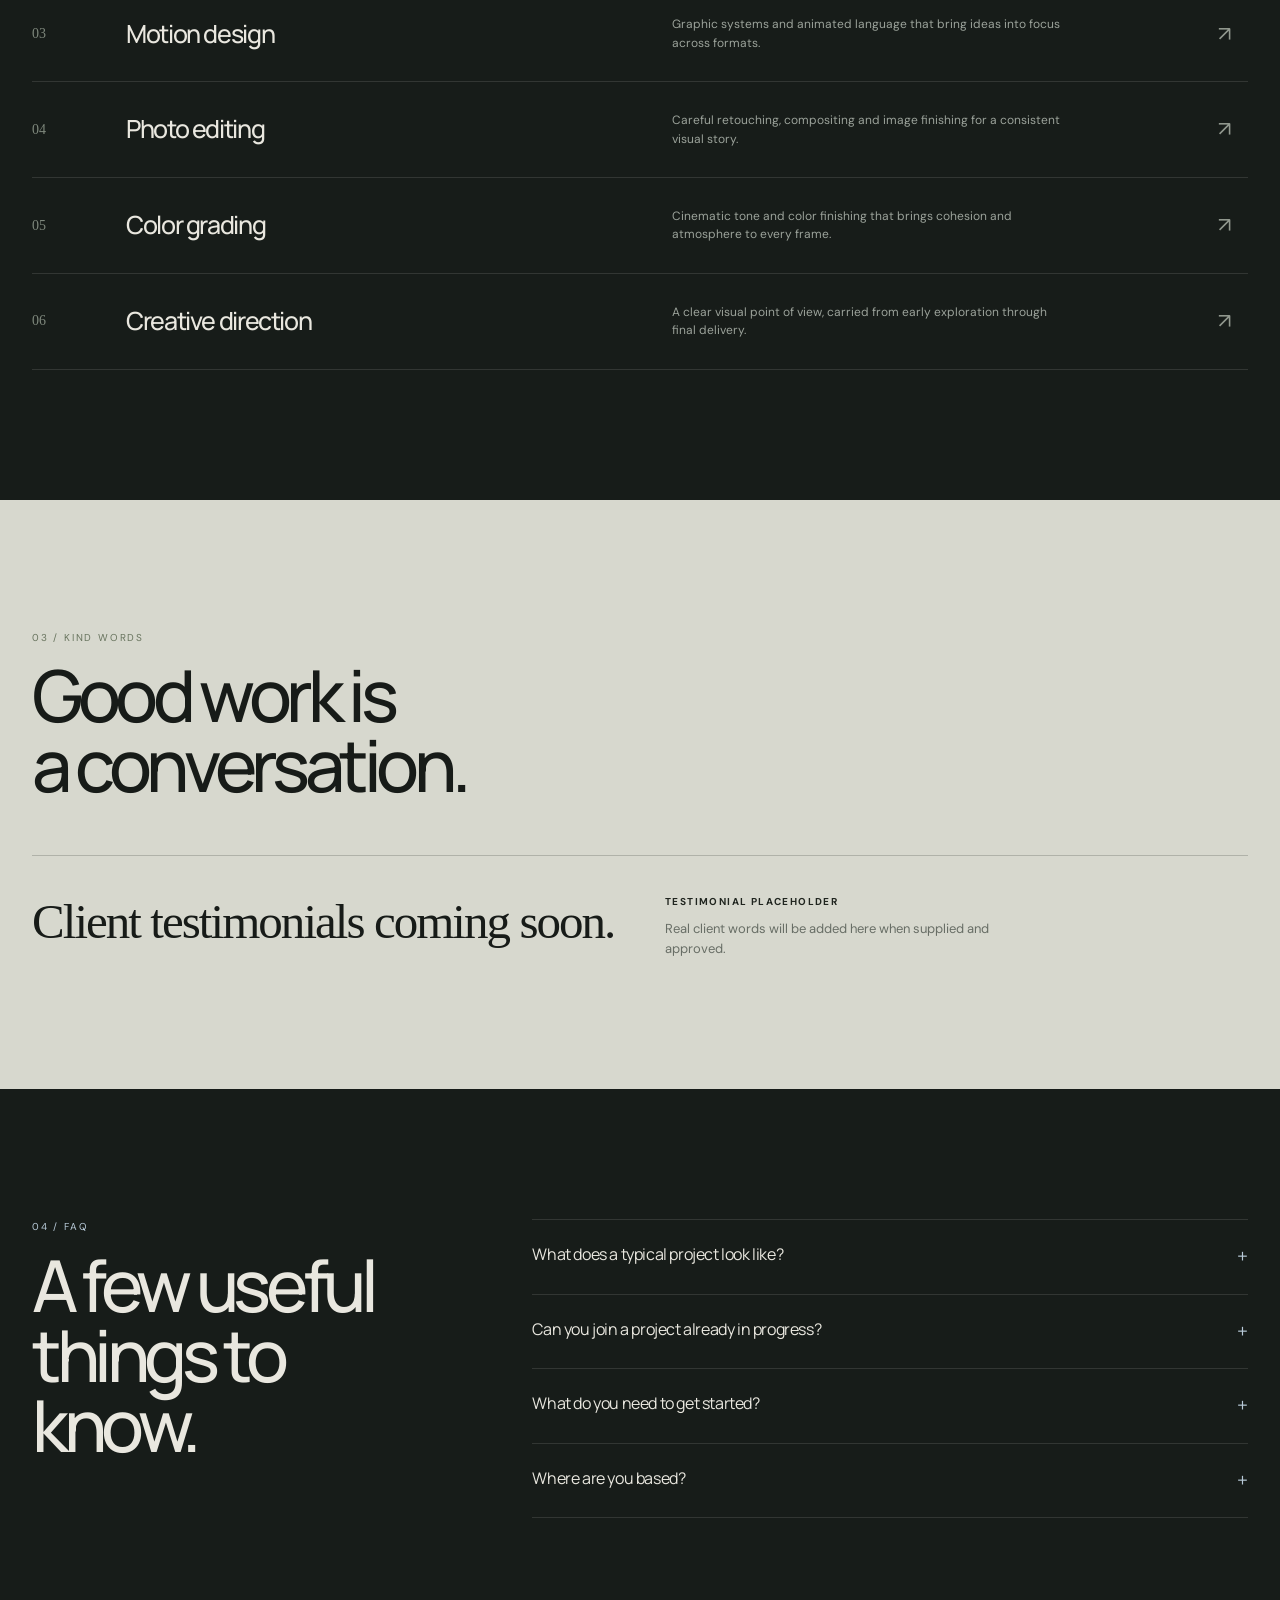
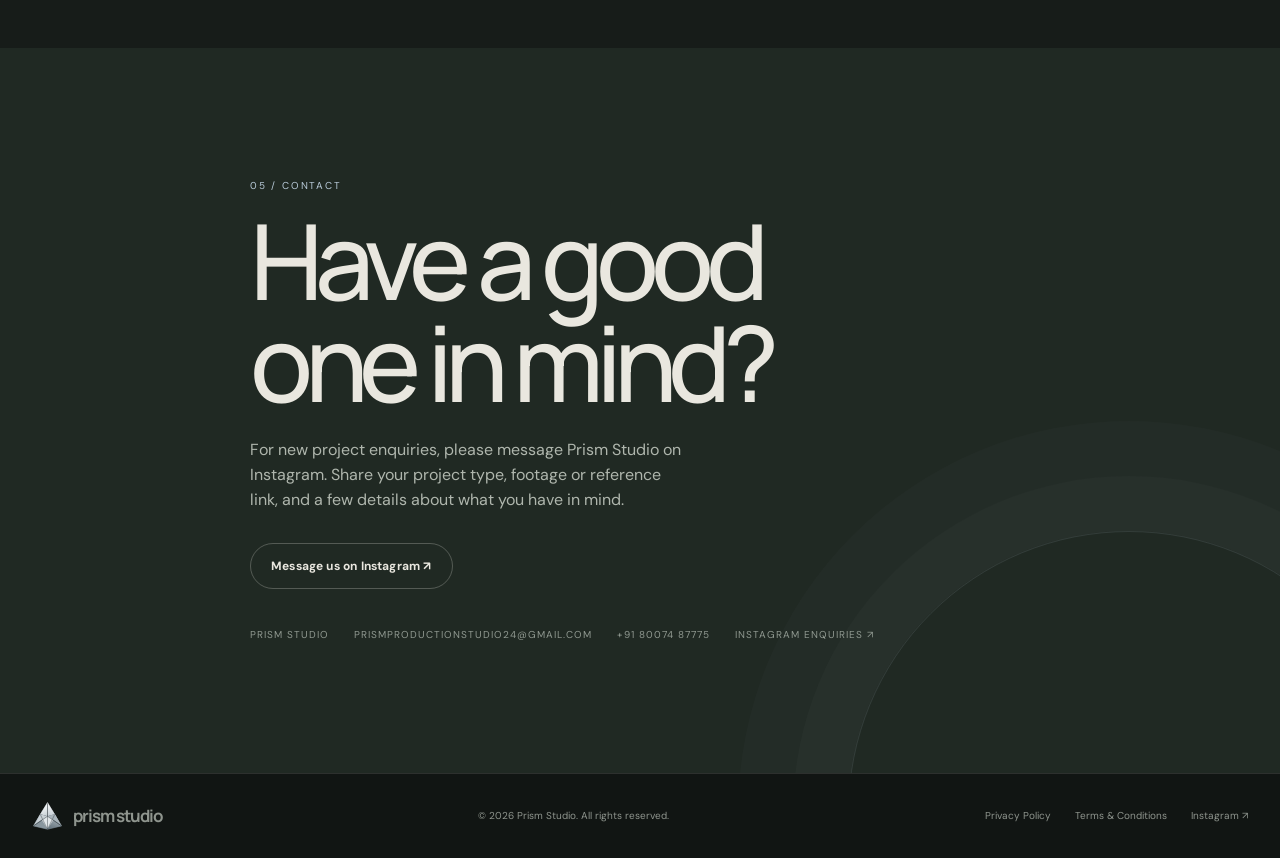
==== commit 7693f471: "Add files via upload" ====
--- a/index.html
+++ b/index.html
@@ -1,810 +1,9 @@
-<!DOCTYPE html>
-<html lang="en">
-<head>
-    <meta charset="UTF-8">
-    <meta name="viewport" content="width=device-width, initial-scale=1.0">
-    <title>Prism Studio | Video Editing & Post-Production</title>
-    <style>
-        :root {
-            --bg: #060608;
-            --bg-soft: #0f1016;
-            --panel: rgba(12, 14, 20, 0.82);
-            --panel-strong: #141722;
-            --line: rgba(255,255,255,0.1);
-            --text: #f7f4ef;
-            --muted: #b8b3aa;
-            --accent: #f2b36b;
-            --accent-2: #d56b4f;
-            --highlight: #f4c96d;
-            --shadow: 0 30px 80px rgba(0, 0, 0, 0.5);
-        }
-
-        * {
-            margin: 0;
-            padding: 0;
-            box-sizing: border-box;
-            font-family: 'Inter', -apple-system, BlinkMacSystemFont, 'Segoe UI', sans-serif;
-        }
-
-        html {
-            scroll-behavior: smooth;
-        }
-
-        body {
-            background:
-                radial-gradient(circle at top, rgba(242, 179, 107, 0.14), transparent 25%),
-                radial-gradient(circle at bottom right, rgba(213, 107, 79, 0.16), transparent 22%),
-                var(--bg);
-            color: var(--text);
-            line-height: 1.6;
-        }
-
-        img {
-            max-width: 100%;
-            display: block;
-        }
-
-        a {
-            text-decoration: none;
-        }
-
-        header {
-            position: fixed;
-            top: 0;
-            left: 0;
-            width: 100%;
-            z-index: 20;
-            background: rgba(8, 9, 13, 0.7);
-            backdrop-filter: blur(12px);
-            border-bottom: 1px solid var(--line);
-        }
-
-        .nav-wrap {
-            max-width: 1200px;
-            margin: 0 auto;
-            padding: 18px 24px;
-            display: flex;
-            align-items: center;
-            justify-content: space-between;
-        }
-
-        .logo {
-            display: flex;
-            align-items: center;
-            gap: 10px;
-        }
-
-        .logo img {
-            height: 42px;
-            width: auto;
-            object-fit: contain;
-            filter: drop-shadow(0 4px 12px rgba(0, 0, 0, 0.25));
-        }
-
-        nav {
-            display: flex;
-            align-items: center;
-            gap: 28px;
-        }
-
-        nav a {
-            font-size: 0.72rem;
-            letter-spacing: 0.16rem;
-            text-transform: uppercase;
-            color: var(--muted);
-            transition: color 0.2s ease;
-        }
-
-        nav a:hover {
-            color: var(--text);
-        }
-
-        .hero {
-            min-height: 100vh;
-            display: grid;
-            place-items: center;
-            padding: 140px 24px 80px;
-            position: relative;
-            overflow: hidden;
-        }
-
-        .hero::before {
-            content: "";
-            position: absolute;
-            inset: 10% 15% auto auto;
-            width: 500px;
-            height: 500px;
-            background: radial-gradient(circle, rgba(242, 179, 107, 0.18), transparent 60%);
-            filter: blur(30px);
-        }
-
-        .hero-shell {
-            max-width: 1200px;
-            width: 100%;
-            display: grid;
-            grid-template-columns: 1.2fr 0.8fr;
-            align-items: center;
-            gap: 28px;
-            position: relative;
-            z-index: 1;
-        }
-
-        .eyebrow {
-            display: inline-block;
-            margin-bottom: 18px;
-            padding: 7px 12px;
-            border: 1px solid rgba(242, 179, 107, 0.35);
-            border-radius: 999px;
-            color: var(--accent);
-            background: rgba(242, 179, 107, 0.08);
-            font-size: 0.72rem;
-            letter-spacing: 0.16rem;
-            text-transform: uppercase;
-        }
-
-        h1 {
-            font-size: clamp(3rem, 5vw, 6rem);
-            line-height: 0.9;
-            letter-spacing: -0.06em;
-            margin-bottom: 18px;
-            text-transform: uppercase;
-            max-width: 580px;
-        }
-
-        .hero-copy p {
-            max-width: 560px;
-            color: var(--muted);
-            font-size: 1.08rem;
-            margin-bottom: 28px;
-        }
-
-        .cta-row {
-            display: flex;
-            flex-wrap: wrap;
-            gap: 16px;
-            align-items: center;
-        }
-
-        .btn {
-            display: inline-flex;
-            align-items: center;
-            justify-content: center;
-            padding: 15px 26px;
-            border-radius: 999px;
-            font-size: 0.76rem;
-            font-weight: 700;
-            letter-spacing: 0.16rem;
-            text-transform: uppercase;
-            transition: transform 0.2s ease, box-shadow 0.2s ease, border-color 0.2s ease;
-        }
-
-        .btn-primary {
-            background: linear-gradient(135deg, var(--accent), var(--accent-2));
-            color: #1a0f08;
-            box-shadow: 0 18px 40px rgba(242, 179, 107, 0.28);
-        }
-
-        .btn-secondary {
-            border: 1px solid var(--line);
-            color: var(--text);
-            background: rgba(255,255,255,0.01);
-        }
-
-        .btn:hover {
-            transform: translateY(-2px);
-        }
-
-        .stats {
-            display: flex;
-            flex-wrap: wrap;
-            gap: 26px;
-            margin-top: 38px;
-        }
-
-        .stat {
-            min-width: 120px;
-        }
-
-        .stat strong {
-            display: block;
-            font-size: 2rem;
-            font-weight: 800;
-            letter-spacing: -0.06em;
-        }
-
-        .stat span {
-            color: var(--muted);
-            font-size: 0.7rem;
-            letter-spacing: 0.14rem;
-            text-transform: uppercase;
-        }
-
-        .hero-card {
-            background: linear-gradient(180deg, rgba(255,255,255,0.03), rgba(255,255,255,0.01));
-            border: 1px solid var(--line);
-            border-radius: 28px;
-            box-shadow: var(--shadow);
-            padding: 22px;
-            position: relative;
-        }
-
-        .video-preview {
-            height: 560px;
-            border-radius: 20px;
-            position: relative;
-            overflow: hidden;
-            background:
-                linear-gradient(135deg, rgba(7, 10, 18, 0.25), rgba(7, 10, 18, 0.8)),
-                linear-gradient(120deg, #f2b36b 0%, #d56b4f 28%, #1a140f 50%, #060608 100%);
-            display: flex;
-            align-items: end;
-            justify-content: start;
-            padding: 22px;
-        }
-
-        .video-preview::before {
-            content: "";
-            position: absolute;
-            inset: 12% 18% auto auto;
-            width: 220px;
-            height: 220px;
-            border-radius: 50%;
-            background: rgba(255,255,255,0.12);
-            filter: blur(10px);
-        }
-
-        .play-badge {
-            position: absolute;
-            top: 24px;
-            right: 24px;
-            width: 56px;
-            height: 56px;
-            border-radius: 50%;
-            display: grid;
-            place-items: center;
-            background: rgba(255,255,255,0.15);
-            border: 1px solid rgba(255,255,255,0.18);
-            color: white;
-            font-size: 1.3rem;
-            backdrop-filter: blur(10px);
-        }
-
-        .preview-meta {
-            position: relative;
-            z-index: 1;
-            background: rgba(8, 9, 13, 0.42);
-            backdrop-filter: blur(12px);
-            border: 1px solid rgba(255,255,255,0.08);
-            border-radius: 16px;
-            padding: 18px 20px;
-            width: 100%;
-        }
-
-        .preview-meta small {
-            display: block;
-            color: var(--accent);
-            text-transform: uppercase;
-            letter-spacing: 0.15rem;
-            font-size: 0.68rem;
-            margin-bottom: 8px;
-        }
-
-        .preview-meta h3 {
-            font-size: 1.5rem;
-            letter-spacing: -0.04em;
-            margin-bottom: 6px;
-        }
-
-        .preview-meta p {
-            color: var(--muted);
-            font-size: 0.88rem;
-        }
-
-        section {
-            max-width: 1200px;
-            margin: 0 auto;
-            padding: 30px 24px 110px;
-        }
-
-        .section-header {
-            display: flex;
-            justify-content: space-between;
-            align-items: end;
-            gap: 24px;
-            margin-bottom: 34px;
-        }
-
-        .section-header h2 {
-            font-size: clamp(2rem, 3vw, 3rem);
-            letter-spacing: -0.05em;
-            text-transform: uppercase;
-        }
-
-        .section-header p {
-            max-width: 520px;
-            color: var(--muted);
-            font-size: 1rem;
-        }
-
-        .work-grid {
-            display: grid;
-            grid-template-columns: repeat(12, 1fr);
-            gap: 22px;
-        }
-
-        .work-item {
-            grid-column: span 6;
-            min-height: 290px;
-            border-radius: 22px;
-            background: linear-gradient(135deg, rgba(255,255,255,0.04), rgba(255,255,255,0.02));
-            border: 1px solid var(--line);
-            position: relative;
-            overflow: hidden;
-            padding: 24px;
-            display: flex;
-            align-items: end;
-        }
-
-        .work-item:nth-child(1) {
-            background: linear-gradient(135deg, rgba(242, 179, 107, 0.2), rgba(17, 19, 26, 0.9)), #16120f;
-        }
-
-        .work-item:nth-child(2) {
-            background: linear-gradient(135deg, rgba(213, 107, 79, 0.2), rgba(17, 19, 26, 0.9)), #17110d;
-        }
-
-        .work-item:nth-child(3) {
-            background: linear-gradient(135deg, rgba(244, 201, 109, 0.16), rgba(17, 19, 26, 0.9)), #181612;
-        }
-
-        .work-item:nth-child(4) {
-            background: linear-gradient(135deg, rgba(242, 179, 107, 0.14), rgba(17, 19, 26, 0.9)), #16120f;
-        }
-
-        .work-item::before {
-            content: "";
-            position: absolute;
-            inset: auto 26px 26px auto;
-            width: 120px;
-            height: 120px;
-            border-radius: 50%;
-            background: rgba(255,255,255,0.08);
-            filter: blur(16px);
-        }
-
-        .work-label {
-            position: relative;
-            z-index: 1;
-            background: rgba(8, 9, 13, 0.44);
-            border: 1px solid rgba(255,255,255,0.08);
-            border-radius: 14px;
-            padding: 14px 16px;
-            width: 100%;
-        }
-
-        .work-label small {
-            display: inline-block;
-            color: var(--highlight);
-            font-size: 0.68rem;
-            letter-spacing: 0.14rem;
-            text-transform: uppercase;
-            margin-bottom: 8px;
-        }
-
-        .work-label h3 {
-            font-size: 1.5rem;
-            letter-spacing: -0.04em;
-        }
-
-        .services-grid {
-            display: grid;
-            grid-template-columns: repeat(4, minmax(0, 1fr));
-            gap: 20px;
-        }
-
-        .service-card {
-            background: linear-gradient(180deg, rgba(255,255,255,0.02), rgba(255,255,255,0.01));
-            border: 1px solid var(--line);
-            border-radius: 20px;
-            padding: 26px 22px;
-        }
-
-        .service-icon {
-            width: 52px;
-            height: 52px;
-            border-radius: 14px;
-            background: linear-gradient(135deg, rgba(242,179,107,0.18), rgba(213,107,79,0.12));
-            border: 1px solid rgba(242, 179, 107, 0.24);
-            display: grid;
-            place-items: center;
-            margin-bottom: 18px;
-            font-size: 1.4rem;
-        }
-
-        .service-card h3 {
-            font-size: 1.2rem;
-            margin-bottom: 10px;
-        }
-
-        .service-card p {
-            color: var(--muted);
-            font-size: 0.95rem;
-        }
-
-        .contact-wrap {
-            display: grid;
-            grid-template-columns: 0.95fr 1.05fr;
-            gap: 26px;
-            align-items: start;
-        }
-
-        .contact-copy {
-            padding: 28px;
-            background: linear-gradient(180deg, rgba(255,255,255,0.03), rgba(255,255,255,0.01));
-            border: 1px solid var(--line);
-            border-radius: 24px;
-        }
-
-        .contact-copy h3 {
-            font-size: 2rem;
-            letter-spacing: -0.05em;
-            margin-bottom: 14px;
-        }
-
-        .contact-copy p {
-            color: var(--muted);
-            margin-bottom: 26px;
-        }
-
-        .contact-copy .contact-email {
-            margin-top: -10px;
-            margin-bottom: 26px;
-        }
-
-        .contact-copy .contact-email a {
-            color: var(--accent);
-            font-weight: 600;
-        }
-
-        .contact-points {
-            display: grid;
-            gap: 14px;
-        }
-
-        .contact-points div {
-            display: flex;
-            align-items: center;
-            gap: 12px;
-            color: var(--text);
-            font-size: 0.95rem;
-        }
-
-        .dot {
-            width: 10px;
-            height: 10px;
-            border-radius: 50%;
-            background: linear-gradient(135deg, var(--accent), var(--accent-2));
-        }
-
-        .contact-form {
-            background: linear-gradient(180deg, rgba(255,255,255,0.03), rgba(255,255,255,0.01));
-            border: 1px solid var(--line);
-            border-radius: 24px;
-            padding: 28px;
-            display: grid;
-            gap: 18px;
-        }
-
-        .form-row {
-            display: grid;
-            grid-template-columns: 1fr 1fr;
-            gap: 18px;
-        }
-
-        .field {
-            display: grid;
-            gap: 8px;
-        }
-
-        .field label {
-            font-size: 0.74rem;
-            letter-spacing: 0.15rem;
-            color: var(--muted);
-            text-transform: uppercase;
-        }
-
-        .field input,
-        .field select,
-        .field textarea {
-            width: 100%;
-            border: 1px solid var(--line);
-            background: rgba(4, 6, 10, 0.7);
-            padding: 14px 16px;
-            border-radius: 12px;
-            color: var(--text);
-            font-size: 0.96rem;
-            outline: none;
-            transition: border-color 0.2s ease, box-shadow 0.2s ease;
-        }
-
-        .field input:focus,
-        .field select:focus,
-        .field textarea:focus {
-            border-color: rgba(242, 179, 107, 0.5);
-            box-shadow: 0 0 0 3px rgba(242, 179, 107, 0.12);
-        }
-
-        .field textarea {
-            min-height: 140px;
-            resize: vertical;
-        }
-
-        footer {
-            border-top: 1px solid var(--line);
-            padding: 26px 24px 40px;
-            text-align: center;
-            color: var(--muted);
-            font-size: 0.8rem;
-            letter-spacing: 0.12rem;
-            text-transform: uppercase;
-        }
-
-        @media (max-width: 980px) {
-            .hero-shell,
-            .contact-wrap {
-                grid-template-columns: 1fr;
-            }
-
-            .services-grid {
-                grid-template-columns: repeat(2, minmax(0, 1fr));
-            }
-        }
-
-        @media (max-width: 680px) {
-            nav {
-                gap: 14px;
-            }
-
-            nav a {
-                font-size: 0.62rem;
-                letter-spacing: 0.08rem;
-            }
-
-            .logo {
-                letter-spacing: 0.18rem;
-            }
-
-            .work-item {
-                grid-column: span 12;
-            }
-
-            .form-row,
-            .services-grid {
-                grid-template-columns: 1fr;
-            }
-
-            .hero {
-                padding-top: 120px;
-            }
-
-            .video-preview {
-                height: 420px;
-            }
-        }
-    </style>
-</head>
-<body>
-    <header>
-        <div class="nav-wrap">
-            <a href="#" class="logo">
-                <img src="Prism_Studio.png" alt="Prism Studio logo">
-            </a>
-            <nav>
-                <a href="#work">Work</a>
-                <a href="#services">Services</a>
-                <a href="#contact">Request Edit</a>
-            </nav>
-        </div>
-    </header>
-
-    <main>
-        <section class="hero">
-            <div class="hero-shell">
-                <div class="hero-copy">
-                    <div class="eyebrow">Cinematic post-production</div>
-                    <h1>Crafting stories that hold attention.</h1>
-                    <p>Prism Studio shapes raw footage into polished, high-impact visuals for brands, creators, and campaigns that need a premium finish.</p>
-
-                    <div class="cta-row">
-                        <a href="#contact" class="btn btn-primary">Request an Edit</a>
-                        <a href="#work" class="btn btn-secondary">View Work</a>
-                    </div>
-
-                    <div class="stats">
-                        <div class="stat">
-                            <strong>120+</strong>
-                            <span>Projects</span>
-                        </div>
-                        <div class="stat">
-                            <strong>8 yrs</strong>
-                            <span>Experience</span>
-                        </div>
-                        <div class="stat">
-                            <strong>24h</strong>
-                            <span>Turnaround</span>
-                        </div>
-                    </div>
-                </div>
-
-                <div class="hero-card">
-                    <div class="video-preview">
-                        <div class="play-badge">▶</div>
-                        <div class="preview-meta">
-                            <small>Featured Edit</small>
-                            <h3>Luxury Brand Film</h3>
-                            <p>Commercial storytelling, color grading, and motion polish.</p>
-                        </div>
-                    </div>
-                </div>
-            </div>
-        </section>
-
-        <section id="work">
-            <div class="section-header">
-                <h2>Selected Work</h2>
-                <p>From brand campaigns to creator content, every edit is built to feel intentional, sharp, and memorable.</p>
-            </div>
-
-            <div class="work-grid">
-                <div class="work-item">
-                    <div class="work-label">
-                        <small>Commercial</small>
-                        <h3>Brand Reel</h3>
-                    </div>
-                </div>
-
-                <div class="work-item">
-                    <div class="work-label">
-                        <small>Short Film</small>
-                        <h3>Story Edit</h3>
-                    </div>
-                </div>
-
-                <div class="work-item">
-                    <div class="work-label">
-                        <small>Music Video</small>
-                        <h3>Visual Rhythm</h3>
-                    </div>
-                </div>
-
-                <div class="work-item">
-                    <div class="work-label">
-                        <small>Social</small>
-                        <h3>Creator Series</h3>
-                    </div>
-                </div>
-            </div>
-        </section>
-
-        <section id="services">
-            <div class="section-header">
-                <h2>Services</h2>
-                <p>Full creative post-production built around pace, mood, and clarity.</p>
-            </div>
-
-            <div class="services-grid">
-                <div class="service-card">
-                    <div class="service-icon">✂</div>
-                    <h3>Video Editing</h3>
-                    <p>Precision cuts, narrative pacing, and polished assembly for digital-first storytelling.</p>
-                </div>
-
-                <div class="service-card">
-                    <div class="service-icon">◌</div>
-                    <h3>Color Grading</h3>
-                    <p>Cinematic tone correction and stylized grading to elevate your visual identity.</p>
-                </div>
-
-            </div>
-        </section>
-
-        <section id="contact">
-            <div class="section-header">
-                <h2>Start Your Project</h2>
-                <p>Tell us what you’re building and we’ll help shape the edit around your vision.</p>
-            </div>
-
-            <div class="contact-wrap">
-                <div class="contact-copy">
-                    <h3>Let’s make it feel premium.</h3>
-                    <p>We work with brands, agencies, and creators who want sharper storytelling and a more polished final delivery.</p>
-                    <p class="contact-email">Edit requests: <a href="mailto:prismproductionstudio24@gmail.com">prismproductionstudio24@gmail.com</a></p>
-
-                    <div class="contact-points">
-                        <div><span class="dot"></span>Fast, clear communication</div>
-                        <div><span class="dot"></span>Flexible turnaround options</div>
-                        <div><span class="dot"></span>Tailored editing for your goal</div>
-                    </div>
-                </div>
-
-                <form class="contact-form" id="order-form" action="https://formspree.io/f/mwlepyba" method="POST">
-                    <div class="form-row">
-                        <div class="field">
-                            <label for="name">Name</label>
-                            <input type="text" id="name" name="name" placeholder="Your name" required>
-                        </div>
-
-                        <div class="field">
-                            <label for="email">Email</label>
-                            <input type="email" id="email" name="email" placeholder="you@example.com" required>
-                        </div>
-                    </div>
-
-                    <div class="field">
-                        <label for="project-type">Project Type</label>
-                        <select id="project-type" name="project_type">
-                            <option value="youtube">YouTube / Creator Content</option>
-                            <option value="commercial">Commercial / Brand Ad</option>
-                            <option value="music-video">Music Video</option>
-                            <option value="social-reels">Short-form Reels</option>
-                            <option value="other">Other</option>
-                        </select>
-                    </div>
-
-                    <div class="field">
-                        <label for="footage-link">Footage Link</label>
-                        <input type="url" id="footage-link" name="footage_link" placeholder="https://drive.google.com/..." required>
-                    </div>
-
-                    <div class="field">
-                        <label for="message">Project Details</label>
-                        <textarea id="message" name="message" placeholder="Tell us about the vision, timeline, style references, and any notes you want us to follow." required></textarea>
-                    </div>
-
-                    <button type="submit" class="btn btn-primary">Send Request</button>
-                    <div id="order-status" style="margin-top:16px;color:var(--accent);font-size:0.95rem;display:none;"></div>
-                </form>
-            </div>
-        </section>
-    </main>
-
-    <footer>
-        &copy; 2026 Prism Studio. All rights reserved.
-    </footer>
-
-    <script>
-        const orderForm = document.getElementById('order-form');
-        const statusEl = document.getElementById('order-status');
-
-        if (orderForm) {
-            orderForm.addEventListener('submit', async (event) => {
-                event.preventDefault();
-                statusEl.style.display = 'block';
-                statusEl.textContent = 'Sending your request...';
-
-                const formData = new FormData(orderForm);
-
-                try {
-                    const response = await fetch(orderForm.action, {
-                        method: 'POST',
-                        headers: {
-                            'Accept': 'application/json',
-                        },
-                        body: formData,
-                    });
-
-                    if (!response.ok) {
-                        throw new Error('Unable to send request.');
-                    }
-
-                    statusEl.textContent = 'Your request has been received. We will contact you soon.';
-                    orderForm.reset();
-                } catch (error) {
-                    statusEl.textContent = 'There was an issue sending your request. Please try again.';
-                    console.error(error);
-                }
-            });
-        }
-    </script>
-</body>
-</html>
+<!doctype html><html lang="en"><head><meta charset="utf-8"><meta name="viewport" content="width=device-width,initial-scale=1"><meta name="theme-color" content="#111513"><meta name="description" content="Prism Studio — video editing, motion design and 3D animation."><title>Prism Studio — Motion with meaning</title><link rel="stylesheet" href="assets/site.css"></head><body>
+<header class="topbar"><a class="brand" href="#top" aria-label="Prism Studio home"><img class="brand-mark" src="assets/prism-mark.svg" alt="">prism studio</a><nav class="navlinks" aria-label="Main navigation"><a href="#work">Work</a><a href="#services">Services</a><a href="#testimonials">Testimonials</a><a href="#faq">FAQ</a></nav><a class="nav-cta" href="#contact">Start a project <span>↗</span></a><button class="menu-button" aria-label="Toggle navigation" aria-expanded="false">☰</button></header>
+<main id="top"><section class="hero"><div class="wrap hero-grid"><div class="reveal"><div class="eyebrow">Independent motion studio</div><h1>Make it<br>feel <em>something.</em></h1><p class="hero-copy">Prism Studio shapes moving images into clear, considered experiences — from the first frame to the final render.</p><div class="actions"><a class="pill" href="#work">Explore selected work <span>↘</span></a><a class="pill outline" href="#contact">Tell us about your project</a></div><div class="hero-note">Video editing · 3D · photo editing</div></div><div class="hero-art reveal delay-1" aria-label="Abstract 3D orbital sculpture"><div class="orbital"><div class="orbital-core"></div></div><div class="art-caption"><strong>Light, form, feeling</strong>Prism Studio · visual study 01</div></div></div></section>
+<section class="section work-section" id="work"><div class="wrap"><div class="section-head reveal"><div><div class="section-kicker">01 / Selected work</div><h2>Images with<br>intention.</h2></div><p class="section-intro">Selected video edits hosted on Instagram. Choose a card to watch the reel.</p></div><div class="work-grid"><a class="work-card large reveal" href="https://www.instagram.com/reel/DcoTvQAulcN/?rpxt=MWo0MzhoNXVrMWR6cg==" target="_blank" rel="noopener noreferrer" aria-label="Watch video edit 01 on Instagram"><div class="project-art"></div><div class="work-card-top"><span class="placeholder-tag">Watch on Instagram</span><span class="index">01</span></div><div class="work-card-bottom"><div><h3 class="work-title">Video edit 01</h3><span class="work-type">Instagram Reel</span></div><span class="arrow">↗</span></div></a><a class="work-card reveal delay-1" href="https://www.instagram.com/reel/Dc1XZB6unza/?psln=bG1zMG05eWZ3cm5j" target="_blank" rel="noopener noreferrer" aria-label="Watch video edit 02 on Instagram"><div class="project-art"></div><div class="work-card-top"><span class="placeholder-tag">Watch on Instagram</span><span class="index">02</span></div><div class="work-card-bottom"><div><h3 class="work-title">Video edit 02</h3><span class="work-type">Instagram Reel</span></div><span class="arrow">↗</span></div></a><a class="work-card reveal" href="https://www.instagram.com/reel/DdUJDcROep2/?srtk=bHZiM2lrMzVsazl2" target="_blank" rel="noopener noreferrer" aria-label="Watch video edit 03 on Instagram"><div class="project-art"></div><div class="work-card-top"><span class="placeholder-tag">Watch on Instagram</span><span class="index">03</span></div><div class="work-card-bottom"><div><h3 class="work-title">Video edit 03</h3><span class="work-type">Instagram Reel</span></div><span class="arrow">↗</span></div></a><a class="work-card reveal delay-1" href="https://www.instagram.com/reel/Det_S4xIMMO/?srtk=MTRuODVobW0yYWtkeg==" target="_blank" rel="noopener noreferrer" aria-label="Watch video edit 04 on Instagram"><div class="project-art"></div><div class="work-card-top"><span class="placeholder-tag">Watch on Instagram</span><span class="index">04</span></div><div class="work-card-bottom"><div><h3 class="work-title">Video edit 04</h3><span class="work-type">Instagram Reel</span></div><span class="arrow">↗</span></div></a><a class="work-card reveal" href="https://youtu.be/CrVxP1KVZQ4?si=kU7oTXhPqbn01vKL" target="_blank" rel="noopener noreferrer" aria-label="Watch video edit 05 on YouTube"><div class="project-art"></div><div class="work-card-top"><span class="placeholder-tag">Watch on YouTube</span><span class="index">05</span></div><div class="work-card-bottom"><div><h3 class="work-title">Video edit 05</h3><span class="work-type">YouTube video</span></div><span class="arrow">↗</span></div></a></div></div></section>
+<section class="section services-section" id="services"><div class="wrap"><div class="section-head reveal"><div><div class="section-kicker">02 / What we do</div><h2>From rough cut<br>to final frame.</h2></div><p class="section-intro">A focused creative partner for teams who care about how their story moves.</p></div><div class="services-list"><div class="service-row reveal"><span class="service-num">01</span><h3>Video editing</h3><p>Story-led editing, pacing, finishing and delivery for films that need clarity and character.</p><span class="service-arrow">↗</span></div><div class="service-row reveal"><span class="service-num">02</span><h3>3D animation</h3><p>Thoughtful worlds, product imagery and motion built with depth, light and material in mind.</p><span class="service-arrow">↗</span></div><div class="service-row reveal"><span class="service-num">03</span><h3>Motion design</h3><p>Graphic systems and animated language that bring ideas into focus across formats.</p><span class="service-arrow">↗</span></div><div class="service-row reveal"><span class="service-num">04</span><h3>Photo editing</h3><p>Careful retouching, compositing and image finishing for a consistent visual story.</p><span class="service-arrow">↗</span></div><div class="service-row reveal"><span class="service-num">05</span><h3>Color grading</h3><p>Cinematic tone and color finishing that brings cohesion and atmosphere to every frame.</p><span class="service-arrow">↗</span></div><div class="service-row reveal"><span class="service-num">06</span><h3>Creative direction</h3><p>A clear visual point of view, carried from early exploration through final delivery.</p><span class="service-arrow">↗</span></div></div></div></section>
+<section class="section testimonial-section" id="testimonials"><div class="wrap"><div class="section-head reveal"><div><div class="section-kicker">03 / Kind words</div><h2>Good work is<br>a conversation.</h2></div></div><div class="testimonial-card reveal"><div class="testimonial-quote">Client testimonials coming soon.</div><div class="testimonial-note"><strong>Testimonial placeholder</strong>Real client words will be added here when supplied and approved.</div></div></div></section>
+<section class="section faq-section" id="faq"><div class="wrap faq-layout"><div class="reveal"><div class="section-kicker">04 / FAQ</div><h2>A few useful<br>things to know.</h2></div><div class="faq-list reveal delay-1"><details><summary>What does a typical project look like?</summary><p>Every project is shaped around its goals, team and timeline. Share a little about what you have in mind and we can outline a suitable process.</p></details><details><summary>Can you join a project already in progress?</summary><p>Yes. Prism can support a specific stage, from editorial and motion through to 3D production and finishing.</p></details><details><summary>What do you need to get started?</summary><p>A short brief, a sense of the intended audience and any existing material are a helpful start. We can work through the rest together.</p></details><details><summary>Where are you based?</summary><p>Studio location and availability details will be added here.</p></details></div></div></section>
+<section class="section contact-section" id="contact"><div class="wrap contact-inner reveal"><div class="section-kicker">05 / Contact</div><h2>Have a good<br>one in mind?</h2><p>For new project enquiries, please message Prism Studio on Instagram. Share your project type, footage or reference link, and a few details about what you have in mind.</p><p><a class="pill outline" href="https://www.instagram.com/prism.studioooo?vrfl=MWh2ZXpia2JwYWEyaw==" target="_blank" rel="noopener noreferrer">Message us on Instagram ↗</a></p><div class="contact-meta"><span>Prism Studio</span><a href="mailto:prismproductionstudio24@gmail.com">prismproductionstudio24@gmail.com</a><a href="tel:+918007487775">+91 80074 87775</a><span><a href="https://www.instagram.com/prism.studioooo?vrfl=MWh2ZXpia2JwYWEyaw==" target="_blank" rel="noopener noreferrer">Instagram enquiries ↗</a></span></div></div></section></main>
+<footer class="footer"><div class="wrap footer-inner"><a class="brand" href="#top"><img class="brand-mark" src="assets/prism-mark.svg" alt="">prism studio</a><span>© <span data-year></span> Prism Studio. All rights reserved.</span><div class="footer-links"><a href="privacy.html">Privacy Policy</a><a href="terms.html">Terms &amp; Conditions</a><a href="https://www.instagram.com/prism.studioooo?vrfl=MWh2ZXpia2JwYWEyaw==" target="_blank" rel="noopener noreferrer">Instagram ↗</a></div></div></footer><script src="assets/site.js"></script></body></html>
--- a/assets/site.css
+++ b/assets/site.css
@@ -0,0 +1,8 @@
+@import url('https://fonts.googleapis.com/css2?family=DM+Sans:wght@400;500;600;700&family=Manrope:wght@400;500;600;700;800&display=swap');
+:root{--ink:#111513;--ink-2:#191f1c;--ink-3:#222a26;--paper:#e9e7df;--muted:#a6aaa3;--line:rgba(233,231,223,.13);--lime:#b8cad8;--serif:Georgia,'Times New Roman',serif;--sans:'DM Sans',Arial,sans-serif;--display:'Manrope',Arial,sans-serif;--max:1240px}
+*{box-sizing:border-box}html{scroll-behavior:smooth;scroll-padding-top:100px}body{margin:0;background:var(--ink);color:var(--paper);font-family:var(--sans);font-size:16px;line-height:1.55;-webkit-font-smoothing:antialiased}a{color:inherit;text-decoration:none}button,input,textarea{font:inherit}.wrap{width:min(var(--max),calc(100% - 64px));margin:auto}.topbar{position:fixed;z-index:20;top:16px;left:50%;transform:translateX(-50%);width:min(1040px,calc(100% - 32px));display:flex;align-items:center;justify-content:space-between;padding:10px 12px 10px 20px;border:1px solid rgba(255,255,255,.1);border-radius:999px;background:rgba(22,27,24,.72);backdrop-filter:blur(18px);-webkit-backdrop-filter:blur(18px);box-shadow:0 12px 40px rgba(0,0,0,.16)}.brand{display:flex;align-items:center;gap:10px;font-family:var(--display);font-weight:700;letter-spacing:-.06em;font-size:17px}.brand-mark{width:31px;height:28px;object-fit:contain;flex:none}.navlinks{display:flex;align-items:center;gap:30px;color:#c5c8c1;font-size:12px;letter-spacing:.025em}.navlinks a{transition:color .25s}.navlinks a:hover{color:var(--lime)}.nav-cta,.pill{display:inline-flex;align-items:center;justify-content:center;gap:10px;border-radius:999px;padding:13px 20px;background:var(--paper);color:var(--ink);font-size:12px;font-weight:700;letter-spacing:.015em;transition:transform .25s,background .25s,color .25s}.nav-cta{padding:10px 16px}.pill:hover,.nav-cta:hover{transform:translateY(-2px);background:var(--lime)}.pill.outline{background:transparent;color:var(--paper);border:1px solid rgba(233,231,223,.26)}.pill.outline:hover{color:var(--ink);background:var(--paper)}.menu-button{display:none;background:none;color:var(--paper);border:0;font-size:20px}.hero{min-height:100svh;position:relative;display:flex;align-items:center;padding:150px 0 84px;overflow:hidden;background:radial-gradient(ellipse at 77% 45%,rgba(96,126,149,.18),transparent 38%),linear-gradient(130deg,#111513 12%,#171d22 62%,#202a31)}.hero:after{content:"";position:absolute;inset:0;pointer-events:none;opacity:.12;background-image:url("data:image/svg+xml,%3Csvg viewBox='0 0 180 180' xmlns='http://www.w3.org/2000/svg'%3E%3Cfilter id='n'%3E%3CfeTurbulence type='fractalNoise' baseFrequency='.8' numOctaves='3' stitchTiles='stitch'/%3E%3C/filter%3E%3Crect width='100%25' height='100%25' filter='url(%23n)' opacity='.22'/%3E%3C/svg%3E")}.hero-grid{position:relative;z-index:1;display:grid;grid-template-columns:1.03fr .97fr;align-items:center;gap:4vw}.eyebrow{display:flex;align-items:center;gap:10px;color:var(--lime);font-size:10px;letter-spacing:.18em;text-transform:uppercase;font-weight:700}.eyebrow:before{content:"";height:1px;width:24px;background:currentColor}.hero h1,.page-hero h1{font-family:var(--display);font-size:clamp(58px,8.8vw,122px);line-height:.91;letter-spacing:-.085em;font-weight:500;margin:28px 0 26px;max-width:720px}.hero h1 em,.page-hero h1 em{font-family:var(--serif);font-weight:400;letter-spacing:-.07em;color:var(--lime)}.hero-copy{max-width:440px;color:#b6bbb4;font-size:15px;line-height:1.8}.actions{display:flex;gap:12px;margin-top:34px;flex-wrap:wrap}.hero-note{display:flex;align-items:center;gap:12px;margin-top:58px;color:#8f958e;font-size:10px;letter-spacing:.14em;text-transform:uppercase}.hero-note:before{content:"";width:38px;height:1px;background:#657166}.hero-art{position:relative;min-height:520px;display:grid;place-items:center}.orbital{width:min(100%,510px);aspect-ratio:1;border-radius:50%;position:relative;background:radial-gradient(circle at 37% 28%,#aabac5 0,#647986 12%,#2e3b43 29%,#171d22 59%,#111513 69%);box-shadow:inset -28px -18px 70px rgba(0,0,0,.7),0 45px 100px rgba(0,0,0,.35);overflow:hidden;animation:float 9s ease-in-out infinite}.orbital:before{content:"";position:absolute;width:120%;height:28%;border:1px solid rgba(205,220,232,.45);border-radius:50%;top:34%;left:-10%;transform:rotate(-28deg);box-shadow:0 0 20px rgba(184,202,216,.12)}.orbital:after{content:"";position:absolute;inset:12%;border:1px solid rgba(233,231,223,.14);border-radius:50%;transform:rotate(33deg) scaleX(.75)}.orbital-core{position:absolute;width:30%;height:30%;border-radius:50%;left:36%;top:28%;background:radial-gradient(circle at 30% 30%,#d0d8bd,#78836e 26%,#303b32 65%,#171d19);filter:drop-shadow(18px 18px 25px rgba(0,0,0,.55))}.art-caption{position:absolute;bottom:27px;right:5%;font-size:10px;line-height:1.5;letter-spacing:.16em;text-transform:uppercase;color:#a8aea4;text-align:right}.art-caption strong{display:block;color:var(--paper);font-weight:500}.section{padding:130px 0}.section-head{display:flex;align-items:flex-end;justify-content:space-between;gap:35px;margin-bottom:54px}.section-kicker{color:var(--lime);font-size:10px;letter-spacing:.18em;text-transform:uppercase}.section h2{font-family:var(--display);font-size:clamp(38px,5.6vw,72px);line-height:.98;letter-spacing:-.075em;font-weight:500;margin:15px 0 0}.section-intro{max-width:330px;color:#9da39c;font-size:13px}.work-section{background:#e4e3da;color:#171b18}.work-section .section-kicker{color:#66735b}.work-section .section-intro{color:#6b716b}.work-grid{display:grid;grid-template-columns:1.12fr .88fr;gap:22px}.work-card{overflow:hidden;border-radius:18px;background:#c9cbc0;position:relative;color:#191d1a;min-height:340px;display:flex;flex-direction:column;justify-content:space-between;padding:24px;transition:transform .4s}.work-card:hover{transform:translateY(-5px)}.work-card.large{min-height:530px}.work-card:nth-child(2){background:#b3b8ac}.work-card:nth-child(3){background:#c3bfb1;grid-column:2;grid-row:2}.work-card:nth-child(4){background:#adb9b2;grid-column:1;grid-row:2}.project-art{position:absolute;inset:0;overflow:hidden;display:grid;place-items:center}.project-art:before{content:"";width:52%;aspect-ratio:1;border-radius:50%;background:radial-gradient(circle at 32% 26%,#f1eedf,#879084 27%,#343b36 68%,#161b18);box-shadow:35px 40px 55px rgba(0,0,0,.32);transform:translate(12%,4%)}.work-card:nth-child(2) .project-art:before{width:39%;border-radius:28% 72% 65% 35% / 36% 30% 70% 64%;transform:rotate(26deg) translate(6%,2%);background:linear-gradient(145deg,#d9d5c5,#647166 45%,#26322c)}.work-card:nth-child(3) .project-art:before{width:68%;aspect-ratio:1.5;border-radius:50%;transform:rotate(-24deg);background:radial-gradient(ellipse,#d8dacd 2%,#8d9a89 40%,#435347 65%,#273029)}.work-card:nth-child(4) .project-art:before{width:34%;height:75%;aspect-ratio:auto;border-radius:80% 20% 48% 52%;transform:rotate(30deg);background:linear-gradient(155deg,#e0ddcc,#687765 54%,#222c25)}.project-art:after{content:"";position:absolute;width:120%;height:30%;border:1px solid rgba(255,255,255,.6);border-radius:50%;transform:rotate(-28deg)}.work-card-top,.work-card-bottom{position:relative;z-index:1;display:flex;justify-content:space-between;align-items:flex-start}.placeholder-tag{border:1px solid rgba(20,27,22,.35);border-radius:999px;padding:7px 10px;font-size:9px;letter-spacing:.14em;text-transform:uppercase;background:rgba(228,227,218,.48);backdrop-filter:blur(10px)}.index{font-size:11px;letter-spacing:.1em}.work-title{font-family:var(--display);font-size:24px;letter-spacing:-.06em;font-weight:600;margin:0}.work-type{font-size:11px;color:#4f5850}.arrow{width:37px;height:37px;border:1px solid rgba(20,27,22,.35);border-radius:50%;display:grid;place-items:center}.services-section{background:#171c19}.services-list{border-top:1px solid var(--line)}.service-row{display:grid;grid-template-columns:70px 1fr 1fr 30px;gap:24px;align-items:center;padding:28px 0;border-bottom:1px solid var(--line);transition:padding .3s,color .3s}.service-row:hover{padding-left:10px;color:var(--lime)}.service-num{font-family:var(--serif);font-size:14px;color:#7e877c}.service-row h3{font-family:var(--display);font-size:25px;letter-spacing:-.055em;font-weight:500;margin:0}.service-row p{font-size:12px;color:#9ba29a;margin:0;max-width:390px}.service-arrow{font-size:21px;color:#92998f}.testimonial-section{background:#d7d8ce;color:#171b18}.testimonial-section .section-kicker{color:#68745e}.testimonial-card{border-top:1px solid rgba(23,27,24,.2);padding:38px 0 0;display:grid;grid-template-columns:1fr 1fr;gap:50px}.testimonial-quote{font-family:var(--serif);font-size:clamp(28px,4vw,49px);line-height:1.16;letter-spacing:-.04em;max-width:620px}.testimonial-note{align-self:end;color:#686e66;font-size:13px;max-width:330px}.testimonial-note strong{display:block;color:#20251f;font-size:10px;text-transform:uppercase;letter-spacing:.14em;margin-bottom:10px}.faq-section{background:#171c19}.faq-layout{display:grid;grid-template-columns:.7fr 1.3fr;gap:9vw}.faq-list{border-top:1px solid var(--line)}details{border-bottom:1px solid var(--line)}summary{list-style:none;cursor:pointer;padding:22px 0;display:flex;justify-content:space-between;gap:22px;font-family:var(--display);font-size:16px;letter-spacing:-.025em}summary::-webkit-details-marker{display:none}summary:after{content:"+";font-size:19px;color:var(--lime);transition:transform .25s}details[open] summary:after{transform:rotate(45deg)}details p{color:#9ba29a;font-size:13px;max-width:560px;margin:0;padding:0 30px 22px 0}.contact-section{background:#202923;position:relative;overflow:hidden}.contact-section:after{content:"";position:absolute;width:560px;height:560px;border:1px solid rgba(184,202,216,.12);border-radius:50%;right:-130px;bottom:-320px;box-shadow:0 0 0 55px rgba(184,202,216,.025),0 0 0 110px rgba(184,202,216,.02)}.contact-inner{position:relative;z-index:1;max-width:780px}.contact-inner h2{font-size:clamp(54px,8.2vw,105px)}.contact-inner p{color:#afb6ad;max-width:440px;margin:24px 0 30px}.contact-meta{display:flex;gap:25px;flex-wrap:wrap;margin-top:38px;color:#909991;font-size:10px;letter-spacing:.1em;text-transform:uppercase}.footer{padding:28px 0;border-top:1px solid var(--line);background:#111513}.footer-inner{display:flex;align-items:center;justify-content:space-between;gap:20px;color:#8f958e;font-size:10px}.footer-links{display:flex;gap:24px}.footer-links a:hover{color:var(--lime)}.legal-main{min-height:100vh;background:radial-gradient(ellipse at 85% 0,rgba(87,112,87,.15),transparent 36%),#111513;padding:170px 0 100px}.page-hero{padding-bottom:54px;border-bottom:1px solid var(--line);margin-bottom:54px}.page-hero h1{font-size:clamp(52px,8vw,94px);margin:22px 0}.page-hero p{color:#a6aaa3;max-width:550px}.legal-copy{max-width:760px}.legal-copy h2{font-family:var(--display);font-size:22px;letter-spacing:-.045em;font-weight:500;margin:42px 0 12px}.legal-copy p,.legal-copy li{font-size:14px;color:#a7ada5;line-height:1.8}.legal-copy ul{padding-left:20px}.placeholder-callout{display:inline-block;margin-top:18px;border:1px solid rgba(184,202,216,.25);border-radius:12px;padding:13px 16px;color:#d3d8cd;font-size:12px}.reveal{opacity:0;transform:translateY(22px);transition:opacity .8s ease,transform .8s cubic-bezier(.2,.7,.2,1)}.reveal.visible{opacity:1;transform:none}.delay-1{transition-delay:.12s}.delay-2{transition-delay:.22s}@keyframes float{0%,100%{transform:translateY(0) rotate(-3deg)}50%{transform:translateY(-13px) rotate(0deg)}}
+@media(max-width:800px){.wrap{width:min(var(--max),calc(100% - 40px))}.navlinks{display:none;position:absolute;top:calc(100% + 10px);left:0;right:0;padding:18px 22px;border-radius:20px;background:rgba(22,27,24,.94);backdrop-filter:blur(18px);flex-direction:column;align-items:flex-start;gap:18px}.navlinks.open{display:flex}.menu-button{display:block}.nav-cta{display:none}.hero{padding-top:140px}.hero-grid{grid-template-columns:1fr;gap:10px}.hero h1{font-size:clamp(58px,14vw,92px)}.hero-art{min-height:380px}.orbital{width:min(82vw,390px)}.art-caption{right:0;bottom:8px}.section{padding:90px 0}.section-head{align-items:flex-start;flex-direction:column;margin-bottom:35px}.work-grid{grid-template-columns:1fr}.work-card,.work-card.large{min-height:380px;grid-column:auto;grid-row:auto}.testimonial-card{grid-template-columns:1fr;gap:24px}.faq-layout{grid-template-columns:1fr;gap:32px}.service-row{grid-template-columns:34px 1fr 25px;gap:12px}.service-row p{grid-column:2;grid-row:2}.service-arrow{grid-column:3;grid-row:1}.footer-inner{align-items:flex-start;flex-direction:column}.footer-links{flex-wrap:wrap;gap:15px}}
+@media(max-width:460px){.wrap{width:calc(100% - 32px)}.topbar{top:10px}.hero{min-height:0;padding:135px 0 48px}.hero-copy{font-size:14px}.hero-art{min-height:300px}.hero-note{margin-top:38px}.section{padding:76px 0}.work-card,.work-card.large{min-height:320px}.contact-inner h2{font-size:56px}.legal-main{padding-top:140px}}
+@media(prefers-reduced-motion:reduce){html{scroll-behavior:auto}*,*:before,*:after{animation-duration:.01ms!important;animation-iteration-count:1!important;transition-duration:.01ms!important}.reveal{opacity:1;transform:none}}
+
+.contact-form{display:grid;grid-template-columns:1fr 1fr;gap:14px;max-width:650px;margin-top:32px}.contact-form label{display:grid;gap:7px;color:#c2c9c3;font-size:11px;letter-spacing:.08em;text-transform:uppercase}.contact-form label.full{grid-column:1/-1}.contact-form input,.contact-form textarea,.contact-form select{width:100%;border:1px solid rgba(233,231,223,.2);border-radius:12px;background:rgba(12,16,14,.35);color:var(--paper);padding:13px 14px;outline:none;transition:border-color .2s}.contact-form input:focus,.contact-form textarea:focus,.contact-form select:focus{border-color:var(--lime)}.contact-form textarea{min-height:120px;resize:vertical}.contact-form select{appearance:none}.form-status{grid-column:1/-1;min-height:22px;color:var(--lime);font-size:12px}.contact-form button{justify-self:start;border:0;cursor:pointer}.contact-form button:disabled{opacity:.65;cursor:wait}@media(max-width:600px){.contact-form{grid-template-columns:1fr}.contact-form label.full,.form-status{grid-column:auto}}
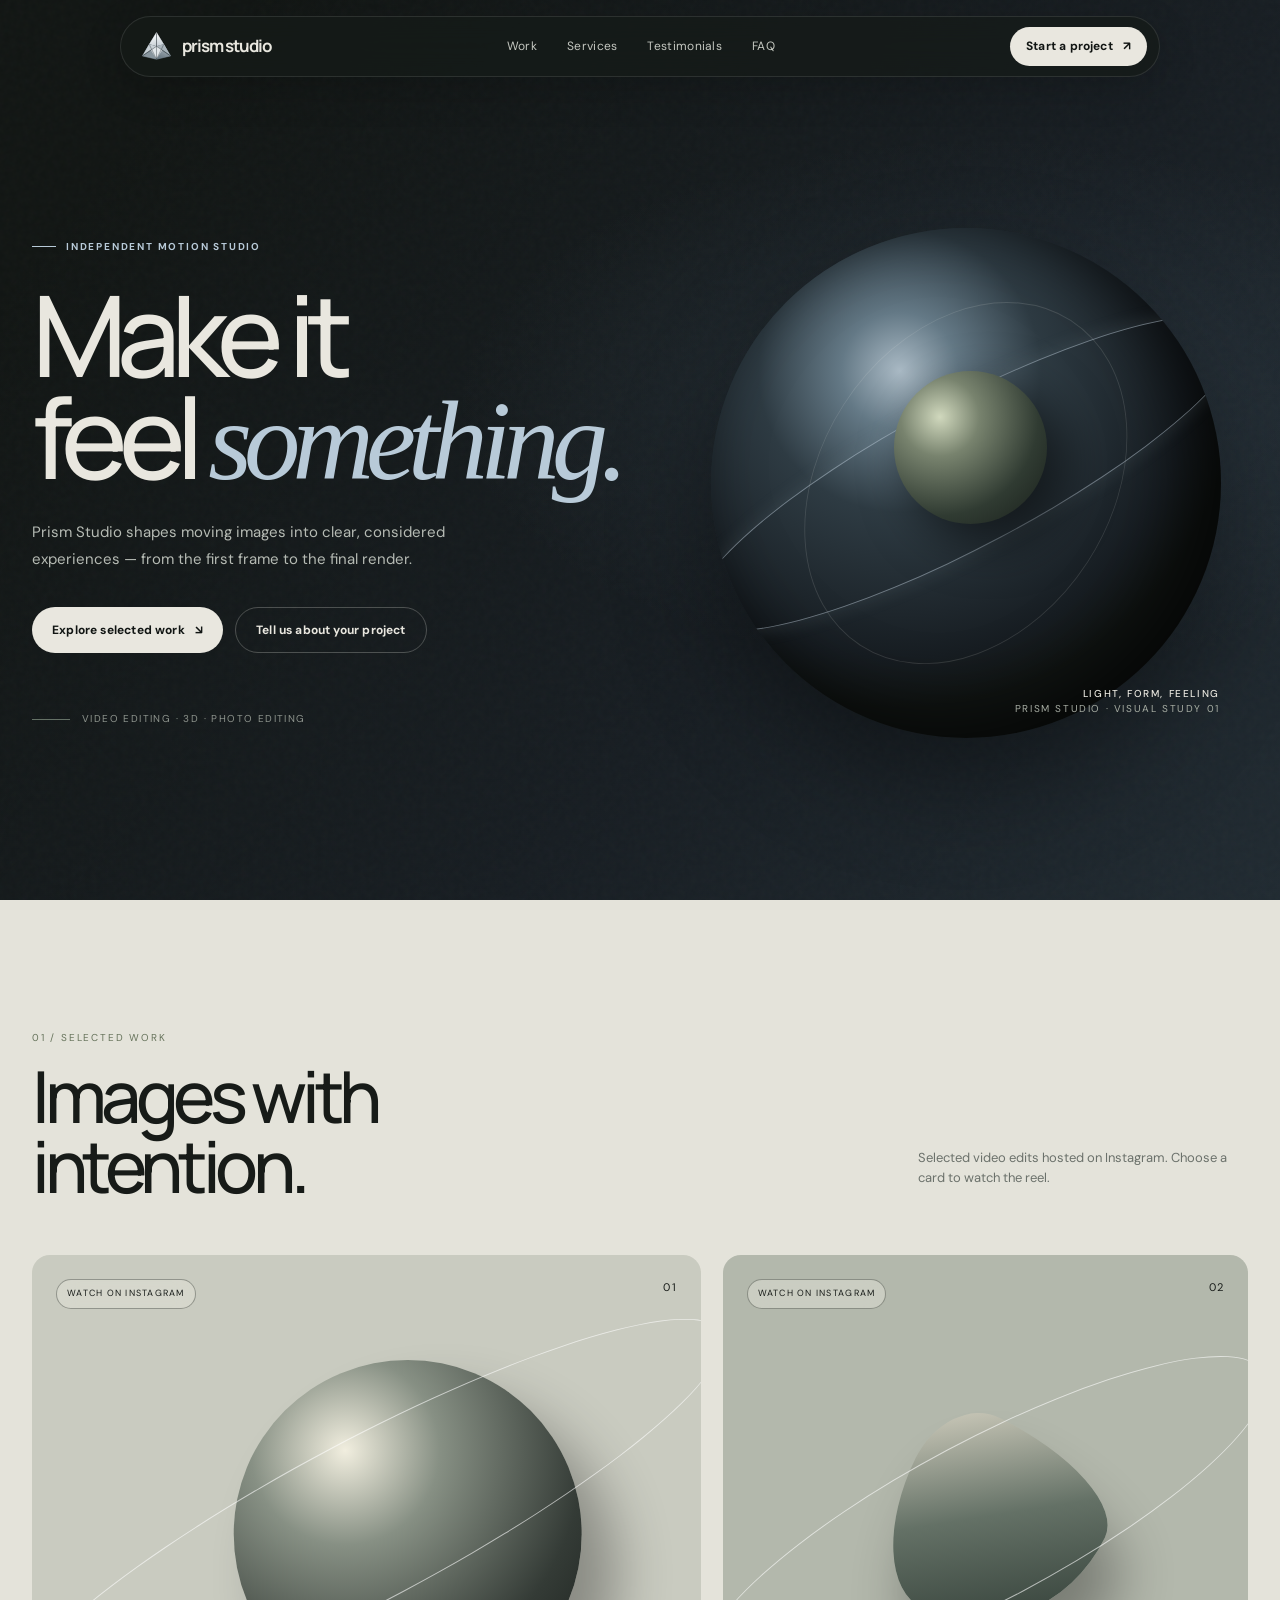
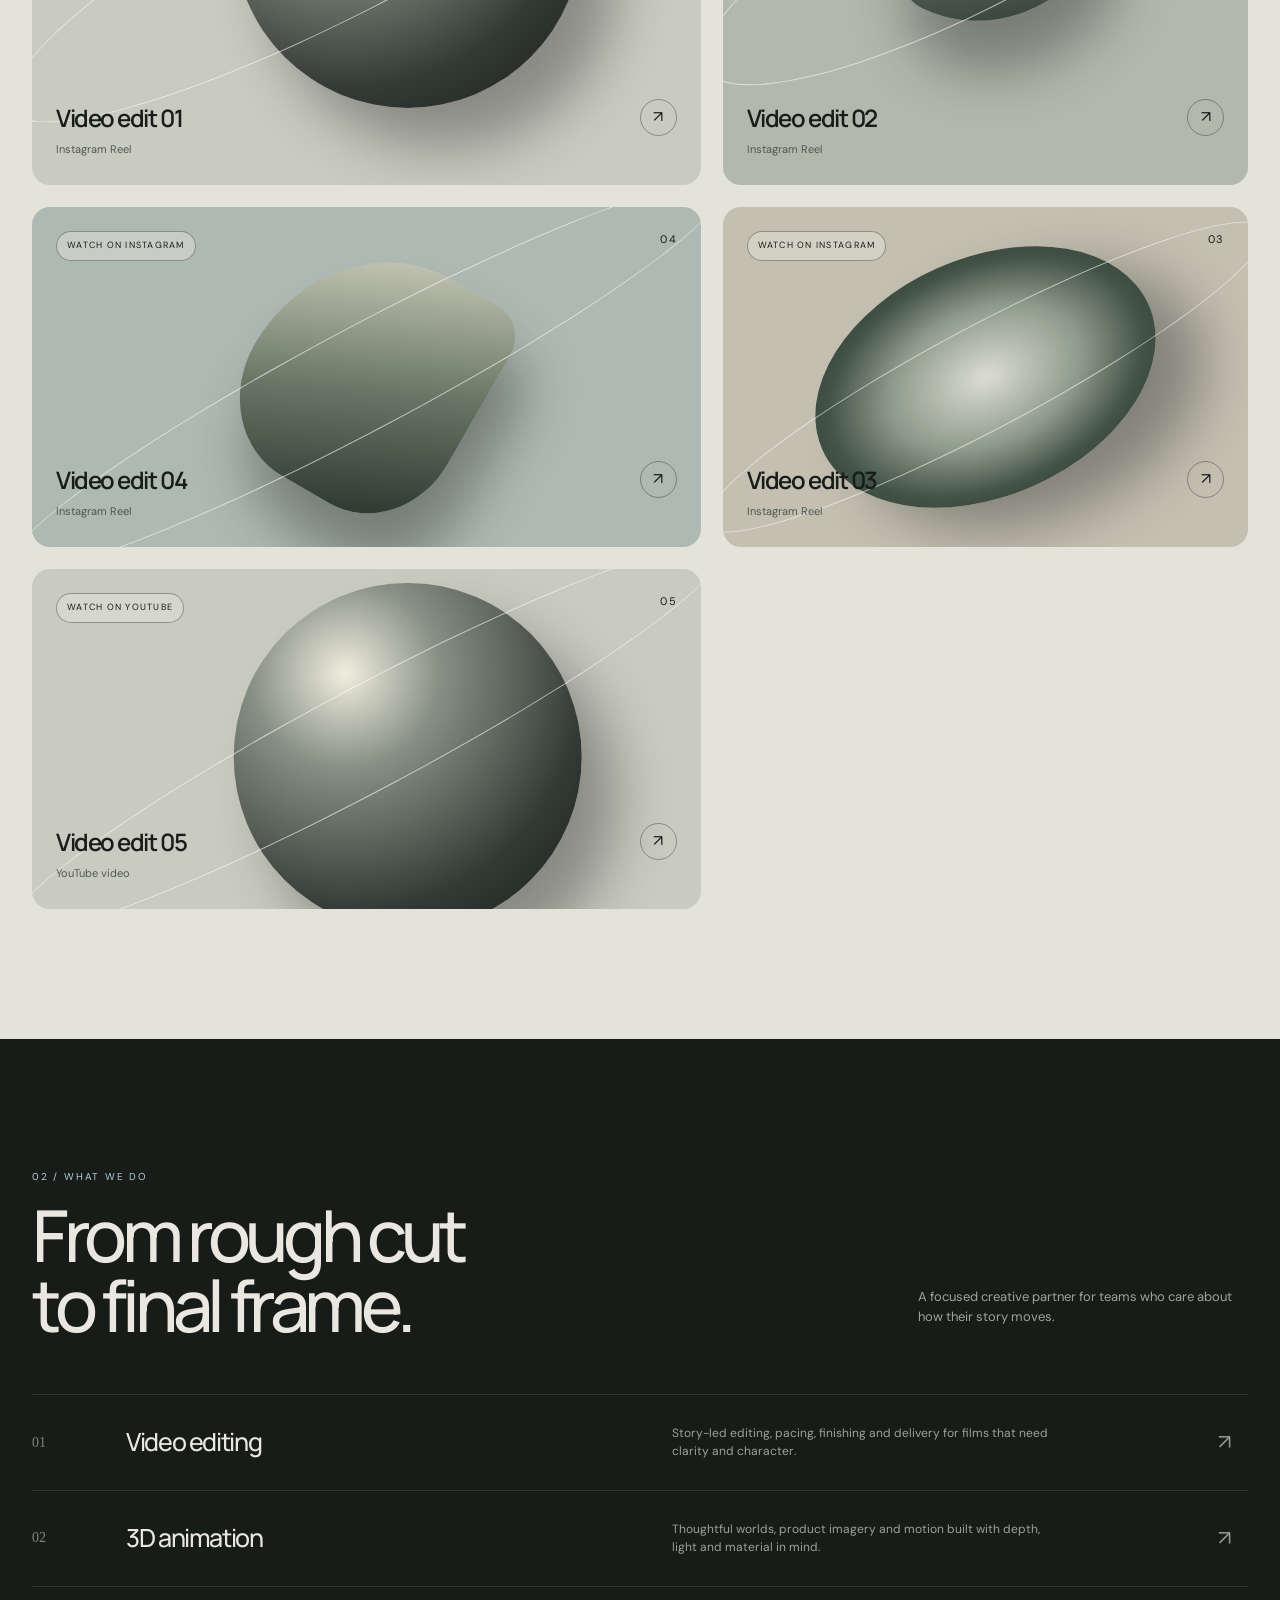
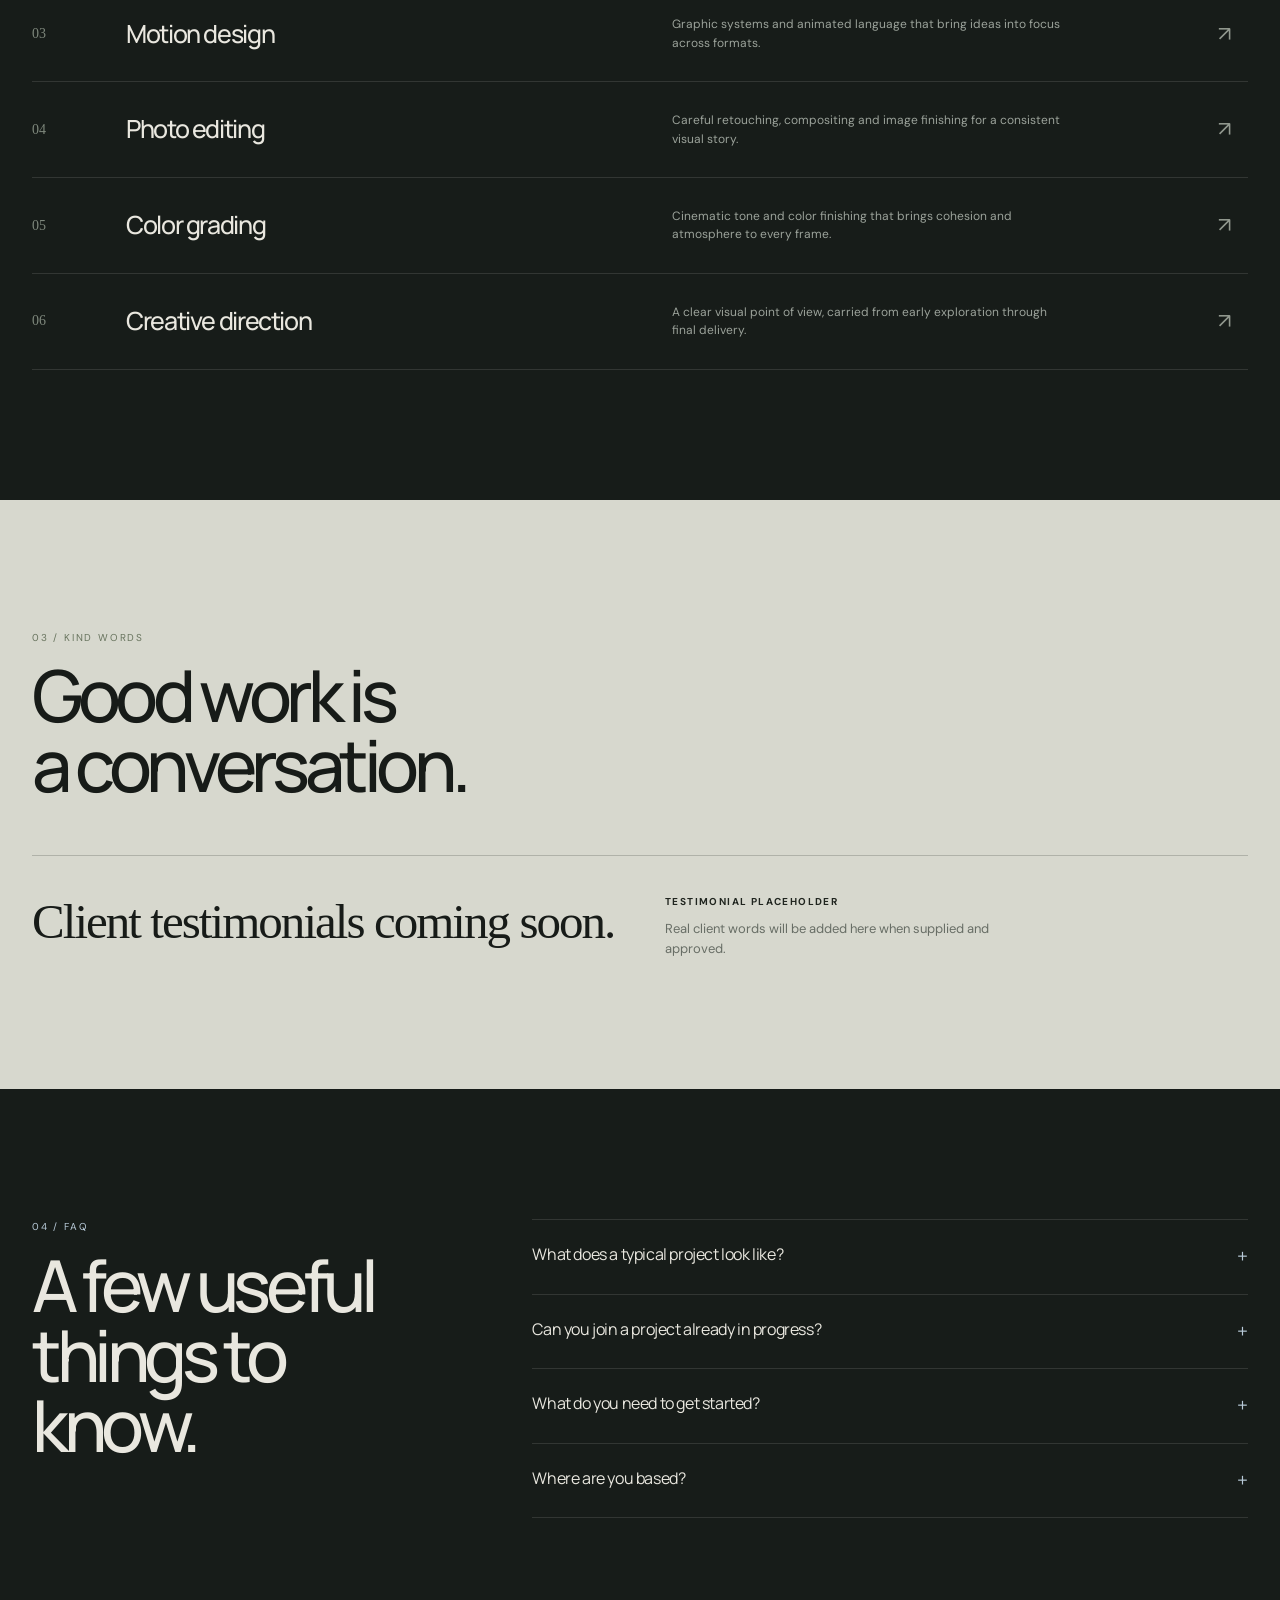
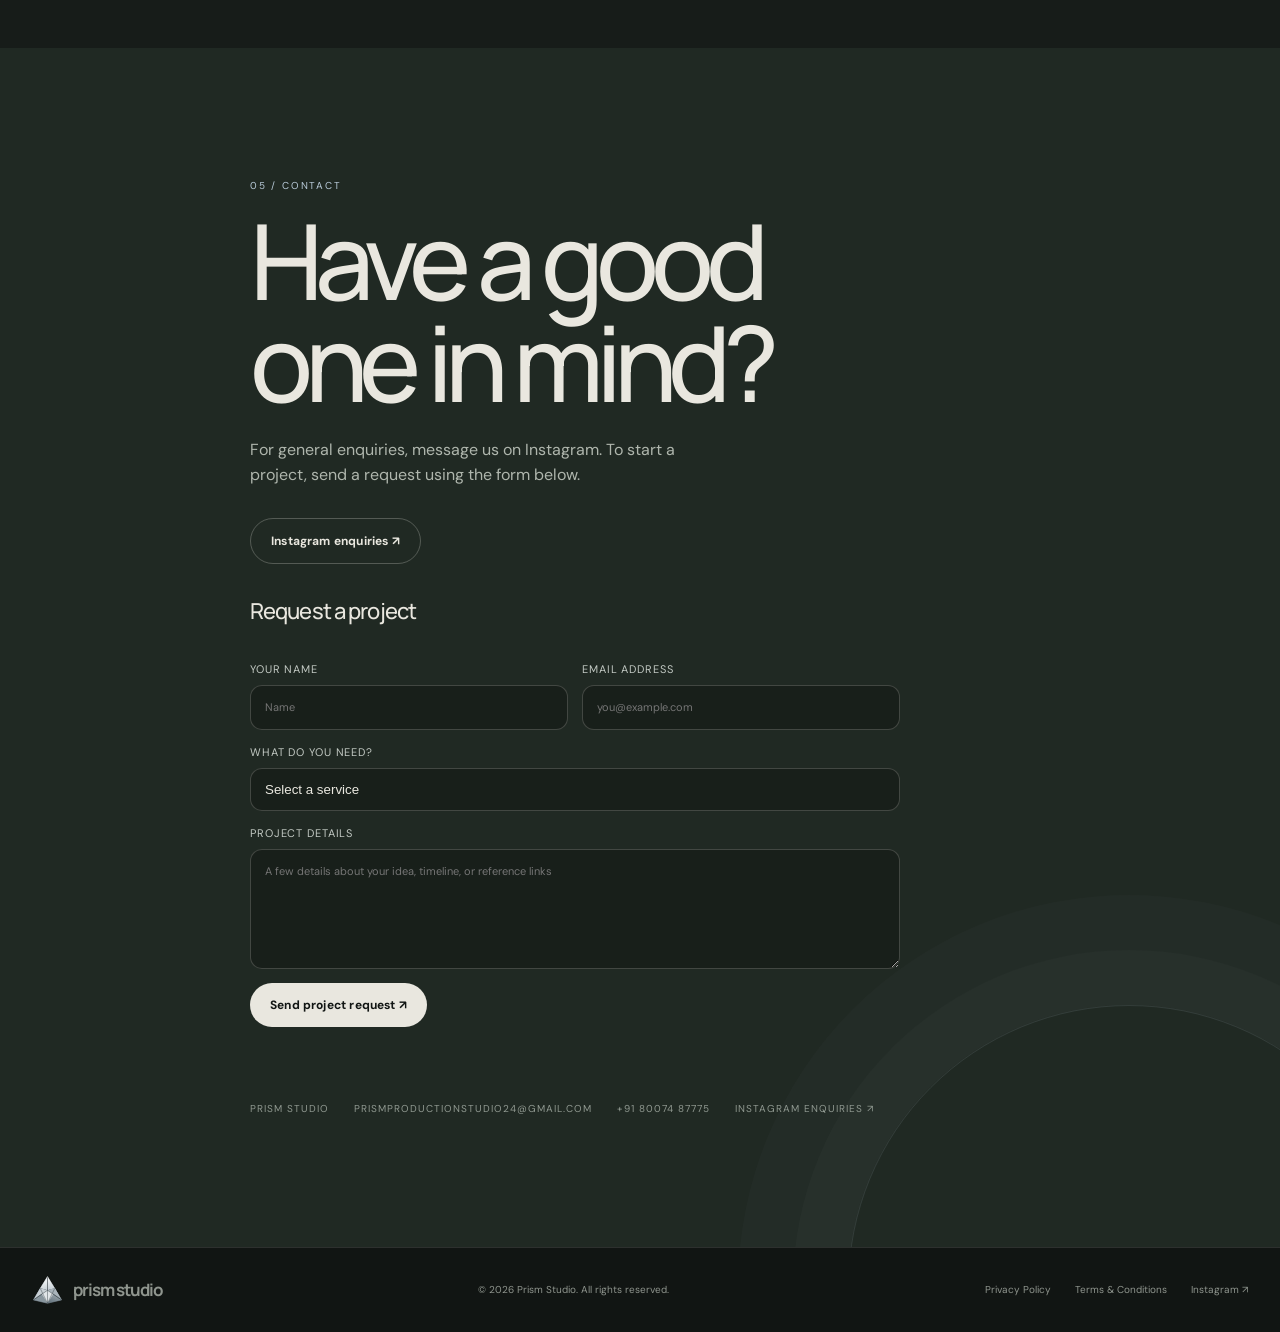
==== commit 8d33c10a: "Add files via upload" ====
--- a/index.html
+++ b/index.html
@@ -5,5 +5,5 @@
 <section class="section services-section" id="services"><div class="wrap"><div class="section-head reveal"><div><div class="section-kicker">02 / What we do</div><h2>From rough cut<br>to final frame.</h2></div><p class="section-intro">A focused creative partner for teams who care about how their story moves.</p></div><div class="services-list"><div class="service-row reveal"><span class="service-num">01</span><h3>Video editing</h3><p>Story-led editing, pacing, finishing and delivery for films that need clarity and character.</p><span class="service-arrow">↗</span></div><div class="service-row reveal"><span class="service-num">02</span><h3>3D animation</h3><p>Thoughtful worlds, product imagery and motion built with depth, light and material in mind.</p><span class="service-arrow">↗</span></div><div class="service-row reveal"><span class="service-num">03</span><h3>Motion design</h3><p>Graphic systems and animated language that bring ideas into focus across formats.</p><span class="service-arrow">↗</span></div><div class="service-row reveal"><span class="service-num">04</span><h3>Photo editing</h3><p>Careful retouching, compositing and image finishing for a consistent visual story.</p><span class="service-arrow">↗</span></div><div class="service-row reveal"><span class="service-num">05</span><h3>Color grading</h3><p>Cinematic tone and color finishing that brings cohesion and atmosphere to every frame.</p><span class="service-arrow">↗</span></div><div class="service-row reveal"><span class="service-num">06</span><h3>Creative direction</h3><p>A clear visual point of view, carried from early exploration through final delivery.</p><span class="service-arrow">↗</span></div></div></div></section>
 <section class="section testimonial-section" id="testimonials"><div class="wrap"><div class="section-head reveal"><div><div class="section-kicker">03 / Kind words</div><h2>Good work is<br>a conversation.</h2></div></div><div class="testimonial-card reveal"><div class="testimonial-quote">Client testimonials coming soon.</div><div class="testimonial-note"><strong>Testimonial placeholder</strong>Real client words will be added here when supplied and approved.</div></div></div></section>
 <section class="section faq-section" id="faq"><div class="wrap faq-layout"><div class="reveal"><div class="section-kicker">04 / FAQ</div><h2>A few useful<br>things to know.</h2></div><div class="faq-list reveal delay-1"><details><summary>What does a typical project look like?</summary><p>Every project is shaped around its goals, team and timeline. Share a little about what you have in mind and we can outline a suitable process.</p></details><details><summary>Can you join a project already in progress?</summary><p>Yes. Prism can support a specific stage, from editorial and motion through to 3D production and finishing.</p></details><details><summary>What do you need to get started?</summary><p>A short brief, a sense of the intended audience and any existing material are a helpful start. We can work through the rest together.</p></details><details><summary>Where are you based?</summary><p>Studio location and availability details will be added here.</p></details></div></div></section>
-<section class="section contact-section" id="contact"><div class="wrap contact-inner reveal"><div class="section-kicker">05 / Contact</div><h2>Have a good<br>one in mind?</h2><p>For new project enquiries, please message Prism Studio on Instagram. Share your project type, footage or reference link, and a few details about what you have in mind.</p><p><a class="pill outline" href="https://www.instagram.com/prism.studioooo?vrfl=MWh2ZXpia2JwYWEyaw==" target="_blank" rel="noopener noreferrer">Message us on Instagram ↗</a></p><div class="contact-meta"><span>Prism Studio</span><a href="mailto:prismproductionstudio24@gmail.com">prismproductionstudio24@gmail.com</a><a href="tel:+918007487775">+91 80074 87775</a><span><a href="https://www.instagram.com/prism.studioooo?vrfl=MWh2ZXpia2JwYWEyaw==" target="_blank" rel="noopener noreferrer">Instagram enquiries ↗</a></span></div></div></section></main>
+<section class="section contact-section" id="contact"><div class="wrap contact-inner reveal"><div class="section-kicker">05 / Contact</div><h2>Have a good<br>one in mind?</h2><p>For general enquiries, message us on Instagram. To start a project, send a request using the form below.</p><p><a class="pill outline" href="https://www.instagram.com/prism.studioooo?vrfl=MWh2ZXpia2JwYWEyaw==" target="_blank" rel="noopener noreferrer">Instagram enquiries ↗</a></p><h3 class="form-heading">Request a project</h3><form class="contact-form" id="project-form" action="https://formspree.io/f/mwlepyba" method="POST"><input type="hidden" name="_subject" value="New Prism Studio project request"><label class="form-trap" aria-hidden="true">Leave this field empty<input name="_gotcha" tabindex="-1" autocomplete="off"></label><label>Your name<input name="name" autocomplete="name" required placeholder="Name"></label><label>Email address<input name="email" type="email" autocomplete="email" required placeholder="you@example.com"></label><label class="full">What do you need?<select name="service" required><option value="" disabled selected>Select a service</option><option>Video editing</option><option>3D animation</option><option>Photo editing</option><option>Motion design</option><option>Color grading</option><option>Something else</option></select></label><label class="full">Project details<textarea name="details" required placeholder="A few details about your idea, timeline, or reference links"></textarea></label><button class="pill" type="submit">Send project request ↗</button><p class="form-status" id="form-status" role="status" aria-live="polite"></p></form><div class="contact-meta"><span>Prism Studio</span><a href="mailto:prismproductionstudio24@gmail.com">prismproductionstudio24@gmail.com</a><a href="tel:+918007487775">+91 80074 87775</a><span><a href="https://www.instagram.com/prism.studioooo?vrfl=MWh2ZXpia2JwYWEyaw==" target="_blank" rel="noopener noreferrer">Instagram enquiries ↗</a></span></div></div></section></main>
 <footer class="footer"><div class="wrap footer-inner"><a class="brand" href="#top"><img class="brand-mark" src="assets/prism-mark.svg" alt="">prism studio</a><span>© <span data-year></span> Prism Studio. All rights reserved.</span><div class="footer-links"><a href="privacy.html">Privacy Policy</a><a href="terms.html">Terms &amp; Conditions</a><a href="https://www.instagram.com/prism.studioooo?vrfl=MWh2ZXpia2JwYWEyaw==" target="_blank" rel="noopener noreferrer">Instagram ↗</a></div></div></footer><script src="assets/site.js"></script></body></html>
--- a/assets/site.css
+++ b/assets/site.css
@@ -6,3 +6,7 @@
 @media(prefers-reduced-motion:reduce){html{scroll-behavior:auto}*,*:before,*:after{animation-duration:.01ms!important;animation-iteration-count:1!important;transition-duration:.01ms!important}.reveal{opacity:1;transform:none}}
 
 .contact-form{display:grid;grid-template-columns:1fr 1fr;gap:14px;max-width:650px;margin-top:32px}.contact-form label{display:grid;gap:7px;color:#c2c9c3;font-size:11px;letter-spacing:.08em;text-transform:uppercase}.contact-form label.full{grid-column:1/-1}.contact-form input,.contact-form textarea,.contact-form select{width:100%;border:1px solid rgba(233,231,223,.2);border-radius:12px;background:rgba(12,16,14,.35);color:var(--paper);padding:13px 14px;outline:none;transition:border-color .2s}.contact-form input:focus,.contact-form textarea:focus,.contact-form select:focus{border-color:var(--lime)}.contact-form textarea{min-height:120px;resize:vertical}.contact-form select{appearance:none}.form-status{grid-column:1/-1;min-height:22px;color:var(--lime);font-size:12px}.contact-form button{justify-self:start;border:0;cursor:pointer}.contact-form button:disabled{opacity:.65;cursor:wait}@media(max-width:600px){.contact-form{grid-template-columns:1fr}.contact-form label.full,.form-status{grid-column:auto}}
+.inquiry-result{grid-column:1/-1;display:grid;grid-template-columns:1fr 1fr;gap:12px}.inquiry-result[hidden]{display:none}.inquiry-result label{grid-column:1/-1}.contact-form .inquiry-message{grid-column:1/-1;min-height:150px;line-height:1.6}.contact-form .inquiry-result .pill{justify-self:start}.contact-form .form-status{margin:0}@media(max-width:600px){.inquiry-result{grid-template-columns:1fr}.inquiry-result label{grid-column:auto}}
+
+.form-heading{margin:24px 0 0;font-family:var(--display);font-weight:500;font-size:22px;letter-spacing:-.04em}.inquiry-result{grid-template-columns:1fr}.contact-form .inquiry-result .pill{grid-column:1;justify-self:start}
+.form-trap{position:absolute!important;left:-10000px!important;width:1px!important;height:1px!important;overflow:hidden!important}
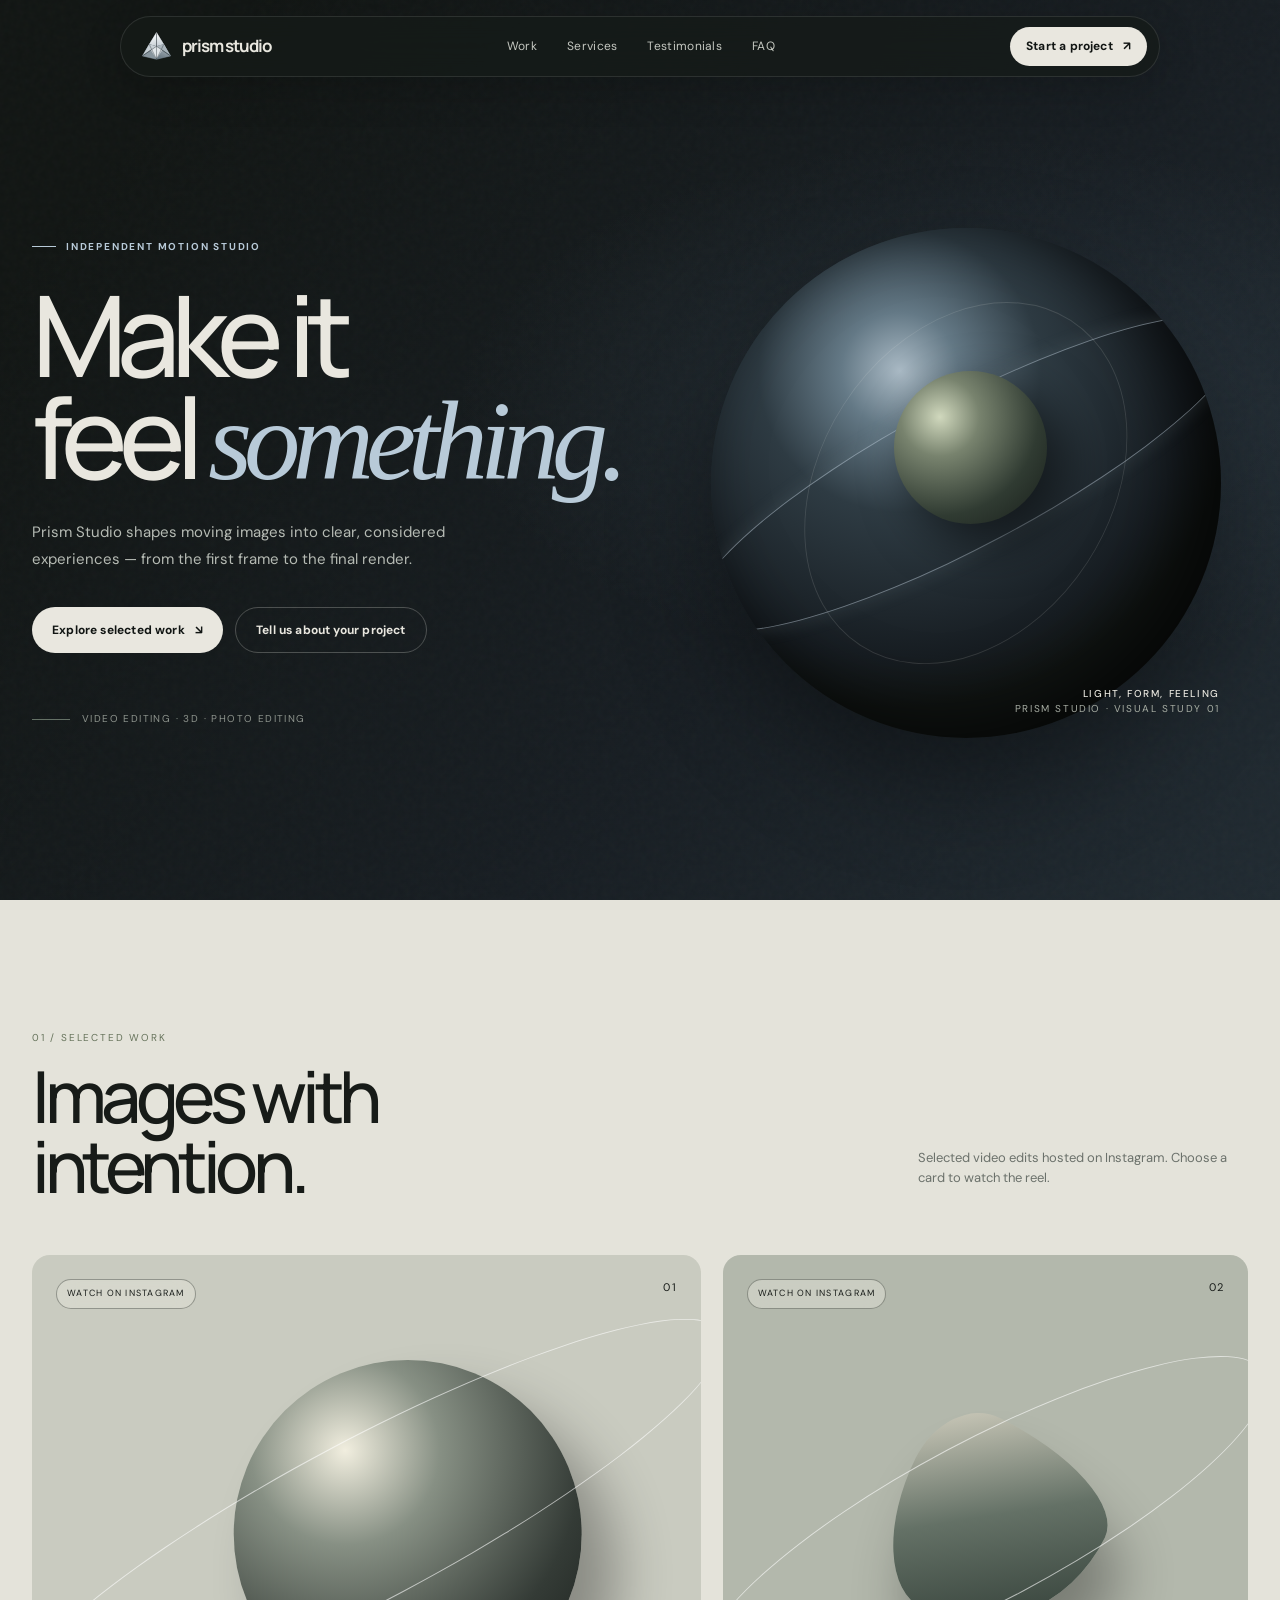
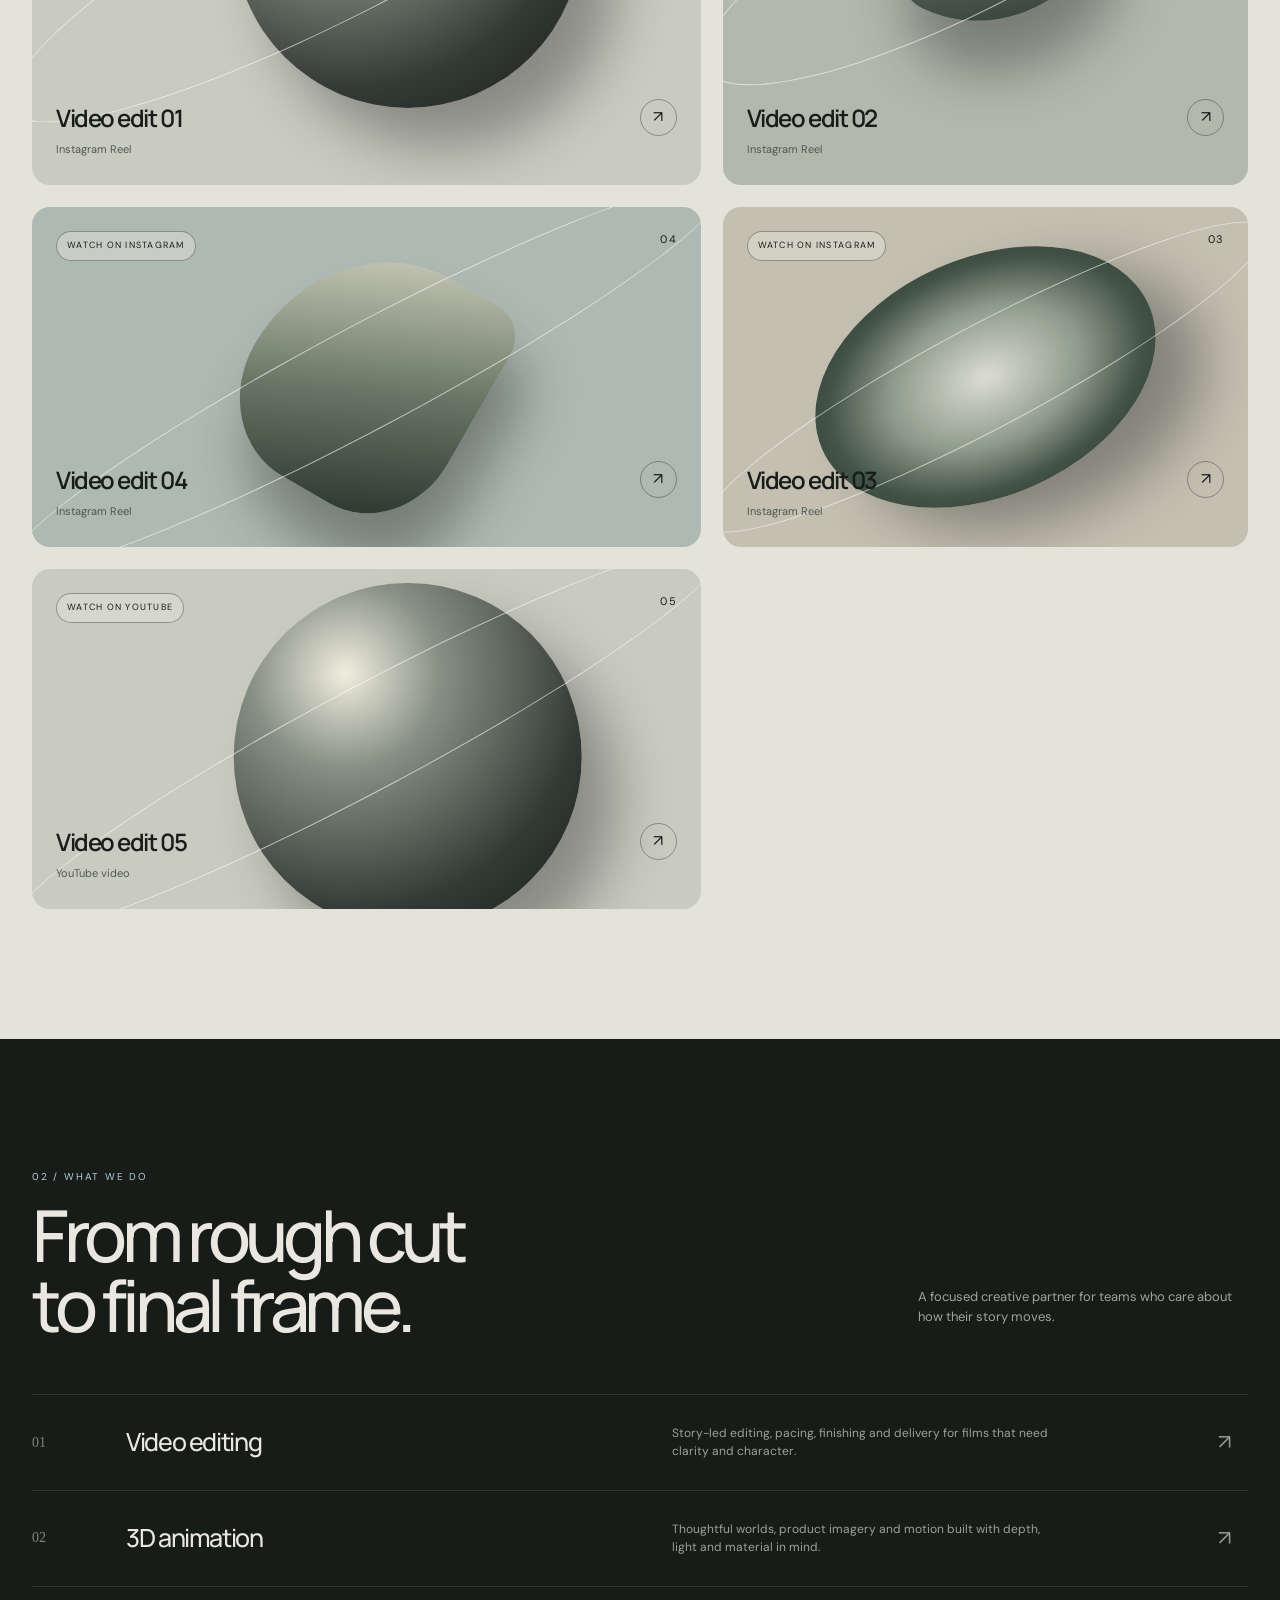
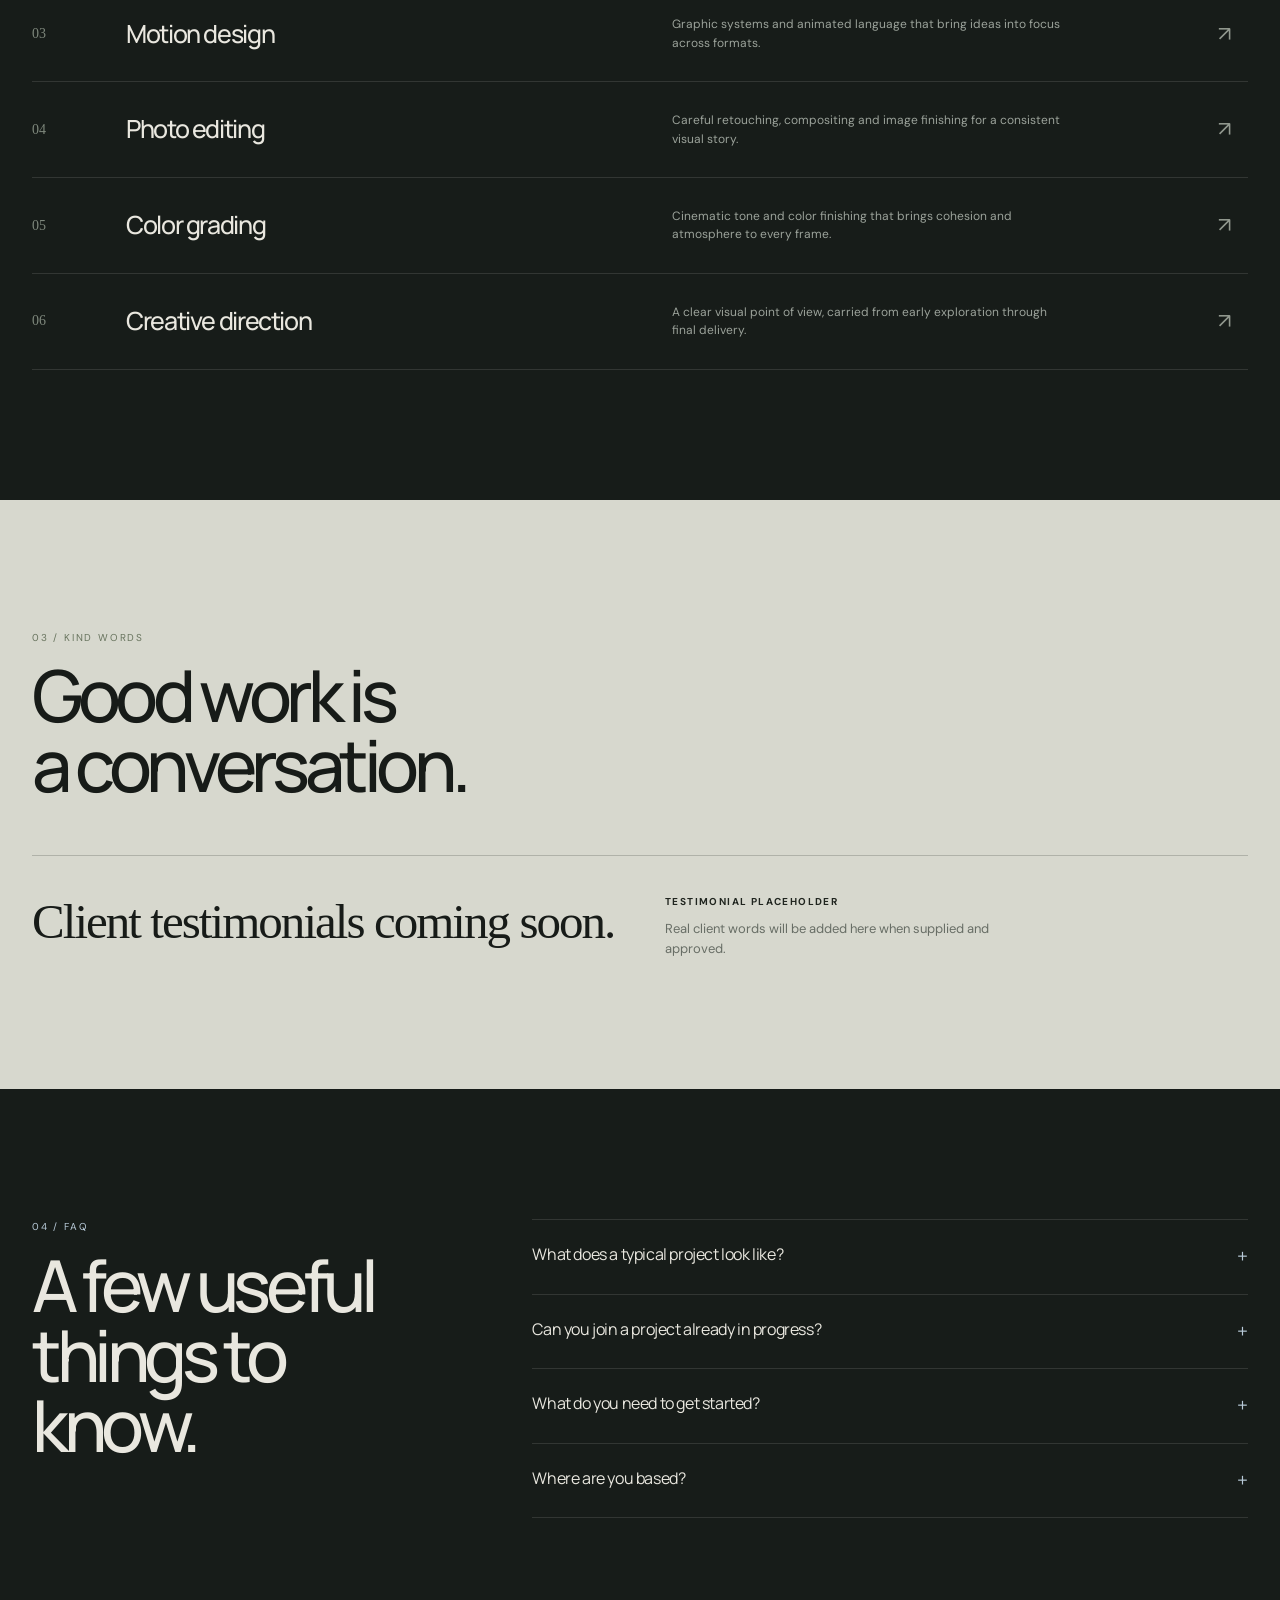
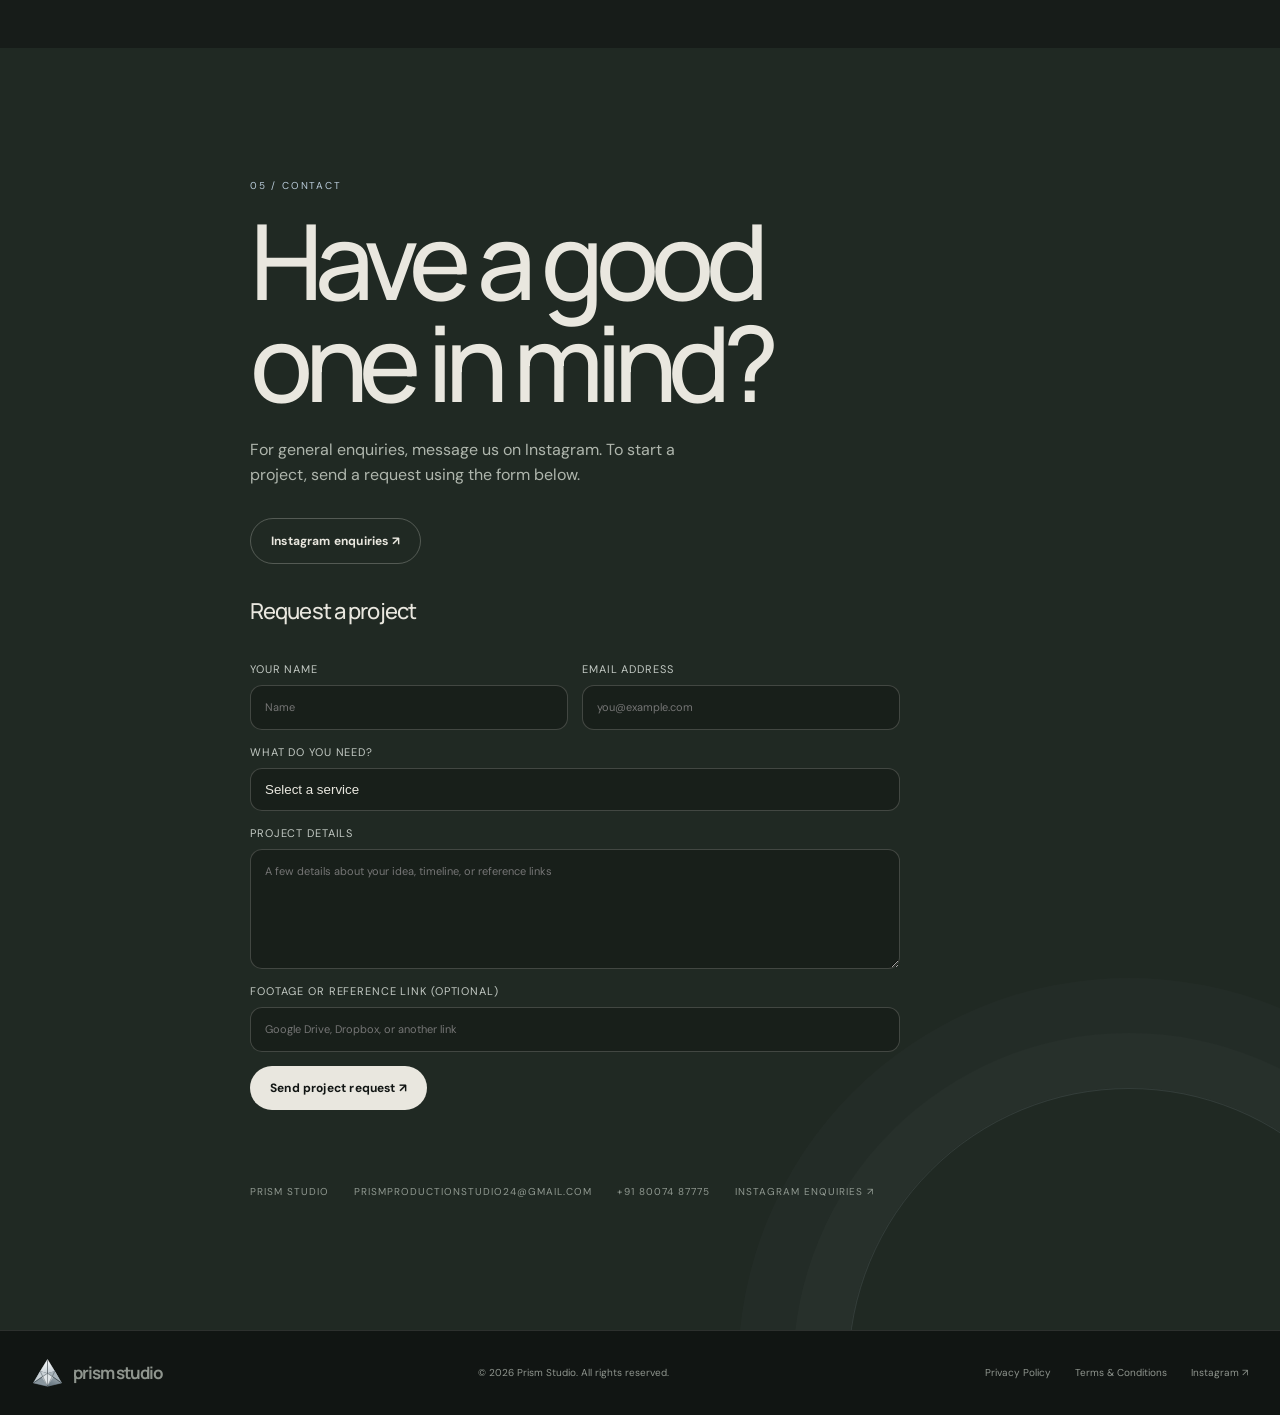
==== commit 5fd88cc4: "Add files via upload" ====
--- a/index.html
+++ b/index.html
@@ -5,5 +5,5 @@
 <section class="section services-section" id="services"><div class="wrap"><div class="section-head reveal"><div><div class="section-kicker">02 / What we do</div><h2>From rough cut<br>to final frame.</h2></div><p class="section-intro">A focused creative partner for teams who care about how their story moves.</p></div><div class="services-list"><div class="service-row reveal"><span class="service-num">01</span><h3>Video editing</h3><p>Story-led editing, pacing, finishing and delivery for films that need clarity and character.</p><span class="service-arrow">↗</span></div><div class="service-row reveal"><span class="service-num">02</span><h3>3D animation</h3><p>Thoughtful worlds, product imagery and motion built with depth, light and material in mind.</p><span class="service-arrow">↗</span></div><div class="service-row reveal"><span class="service-num">03</span><h3>Motion design</h3><p>Graphic systems and animated language that bring ideas into focus across formats.</p><span class="service-arrow">↗</span></div><div class="service-row reveal"><span class="service-num">04</span><h3>Photo editing</h3><p>Careful retouching, compositing and image finishing for a consistent visual story.</p><span class="service-arrow">↗</span></div><div class="service-row reveal"><span class="service-num">05</span><h3>Color grading</h3><p>Cinematic tone and color finishing that brings cohesion and atmosphere to every frame.</p><span class="service-arrow">↗</span></div><div class="service-row reveal"><span class="service-num">06</span><h3>Creative direction</h3><p>A clear visual point of view, carried from early exploration through final delivery.</p><span class="service-arrow">↗</span></div></div></div></section>
 <section class="section testimonial-section" id="testimonials"><div class="wrap"><div class="section-head reveal"><div><div class="section-kicker">03 / Kind words</div><h2>Good work is<br>a conversation.</h2></div></div><div class="testimonial-card reveal"><div class="testimonial-quote">Client testimonials coming soon.</div><div class="testimonial-note"><strong>Testimonial placeholder</strong>Real client words will be added here when supplied and approved.</div></div></div></section>
 <section class="section faq-section" id="faq"><div class="wrap faq-layout"><div class="reveal"><div class="section-kicker">04 / FAQ</div><h2>A few useful<br>things to know.</h2></div><div class="faq-list reveal delay-1"><details><summary>What does a typical project look like?</summary><p>Every project is shaped around its goals, team and timeline. Share a little about what you have in mind and we can outline a suitable process.</p></details><details><summary>Can you join a project already in progress?</summary><p>Yes. Prism can support a specific stage, from editorial and motion through to 3D production and finishing.</p></details><details><summary>What do you need to get started?</summary><p>A short brief, a sense of the intended audience and any existing material are a helpful start. We can work through the rest together.</p></details><details><summary>Where are you based?</summary><p>Studio location and availability details will be added here.</p></details></div></div></section>
-<section class="section contact-section" id="contact"><div class="wrap contact-inner reveal"><div class="section-kicker">05 / Contact</div><h2>Have a good<br>one in mind?</h2><p>For general enquiries, message us on Instagram. To start a project, send a request using the form below.</p><p><a class="pill outline" href="https://www.instagram.com/prism.studioooo?vrfl=MWh2ZXpia2JwYWEyaw==" target="_blank" rel="noopener noreferrer">Instagram enquiries ↗</a></p><h3 class="form-heading">Request a project</h3><form class="contact-form" id="project-form" action="https://formspree.io/f/mwlepyba" method="POST"><input type="hidden" name="_subject" value="New Prism Studio project request"><label class="form-trap" aria-hidden="true">Leave this field empty<input name="_gotcha" tabindex="-1" autocomplete="off"></label><label>Your name<input name="name" autocomplete="name" required placeholder="Name"></label><label>Email address<input name="email" type="email" autocomplete="email" required placeholder="you@example.com"></label><label class="full">What do you need?<select name="service" required><option value="" disabled selected>Select a service</option><option>Video editing</option><option>3D animation</option><option>Photo editing</option><option>Motion design</option><option>Color grading</option><option>Something else</option></select></label><label class="full">Project details<textarea name="details" required placeholder="A few details about your idea, timeline, or reference links"></textarea></label><button class="pill" type="submit">Send project request ↗</button><p class="form-status" id="form-status" role="status" aria-live="polite"></p></form><div class="contact-meta"><span>Prism Studio</span><a href="mailto:prismproductionstudio24@gmail.com">prismproductionstudio24@gmail.com</a><a href="tel:+918007487775">+91 80074 87775</a><span><a href="https://www.instagram.com/prism.studioooo?vrfl=MWh2ZXpia2JwYWEyaw==" target="_blank" rel="noopener noreferrer">Instagram enquiries ↗</a></span></div></div></section></main>
+<section class="section contact-section" id="contact"><div class="wrap contact-inner reveal"><div class="section-kicker">05 / Contact</div><h2>Have a good<br>one in mind?</h2><p>For general enquiries, message us on Instagram. To start a project, send a request using the form below.</p><p><a class="pill outline" href="https://www.instagram.com/prism.studioooo?vrfl=MWh2ZXpia2JwYWEyaw==" target="_blank" rel="noopener noreferrer">Instagram enquiries ↗</a></p><h3 class="form-heading">Request a project</h3><form class="contact-form" id="project-form" action="https://formspree.io/f/mwlepyba" method="POST"><input type="hidden" name="_subject" value="New Prism Studio project request"><label class="form-trap" aria-hidden="true">Leave this field empty<input name="_gotcha" tabindex="-1" autocomplete="off"></label><label>Your name<input name="name" autocomplete="name" required placeholder="Name"></label><label>Email address<input name="email" type="email" autocomplete="email" required placeholder="you@example.com"></label><label class="full">What do you need?<select name="service" required><option value="" disabled selected>Select a service</option><option>Video editing</option><option>3D animation</option><option>Photo editing</option><option>Motion design</option><option>Color grading</option><option>Something else</option></select></label><label class="full">Project details<textarea name="details" required placeholder="A few details about your idea, timeline, or reference links"></textarea></label><label class="full">Footage or reference link (optional)<input name="footage_link" type="url" placeholder="Google Drive, Dropbox, or another link"></label><button class="pill" type="submit">Send project request ↗</button><p class="form-status" id="form-status" role="status" aria-live="polite"></p></form><div class="contact-meta"><span>Prism Studio</span><a href="mailto:prismproductionstudio24@gmail.com">prismproductionstudio24@gmail.com</a><a href="tel:+918007487775">+91 80074 87775</a><span><a href="https://www.instagram.com/prism.studioooo?vrfl=MWh2ZXpia2JwYWEyaw==" target="_blank" rel="noopener noreferrer">Instagram enquiries ↗</a></span></div></div></section></main>
 <footer class="footer"><div class="wrap footer-inner"><a class="brand" href="#top"><img class="brand-mark" src="assets/prism-mark.svg" alt="">prism studio</a><span>© <span data-year></span> Prism Studio. All rights reserved.</span><div class="footer-links"><a href="privacy.html">Privacy Policy</a><a href="terms.html">Terms &amp; Conditions</a><a href="https://www.instagram.com/prism.studioooo?vrfl=MWh2ZXpia2JwYWEyaw==" target="_blank" rel="noopener noreferrer">Instagram ↗</a></div></div></footer><script src="assets/site.js"></script></body></html>
